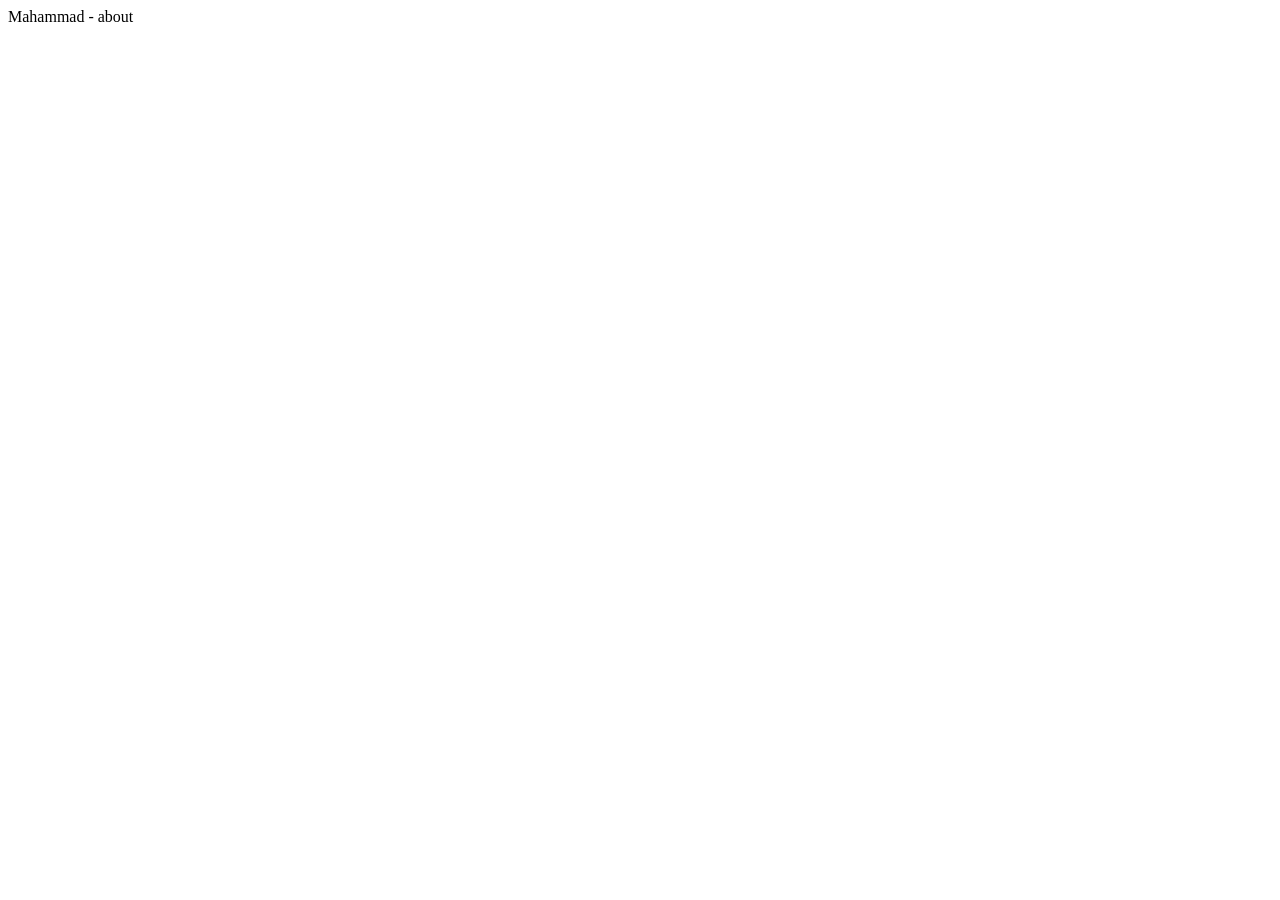
==== about.html @ 9fc0ecff "first commit" ====
<!doctype html>
<html lang="en">
  <head>
    <meta charset="UTF-8" />
    <meta name="viewport" content="width=device-width, initial-scale=1.0" />
    <title>Document</title>
    <link rel="stylesheet" href="assets/style.css" />
  </head>
  <body>
    Mahammad - about
  </body>
</html>
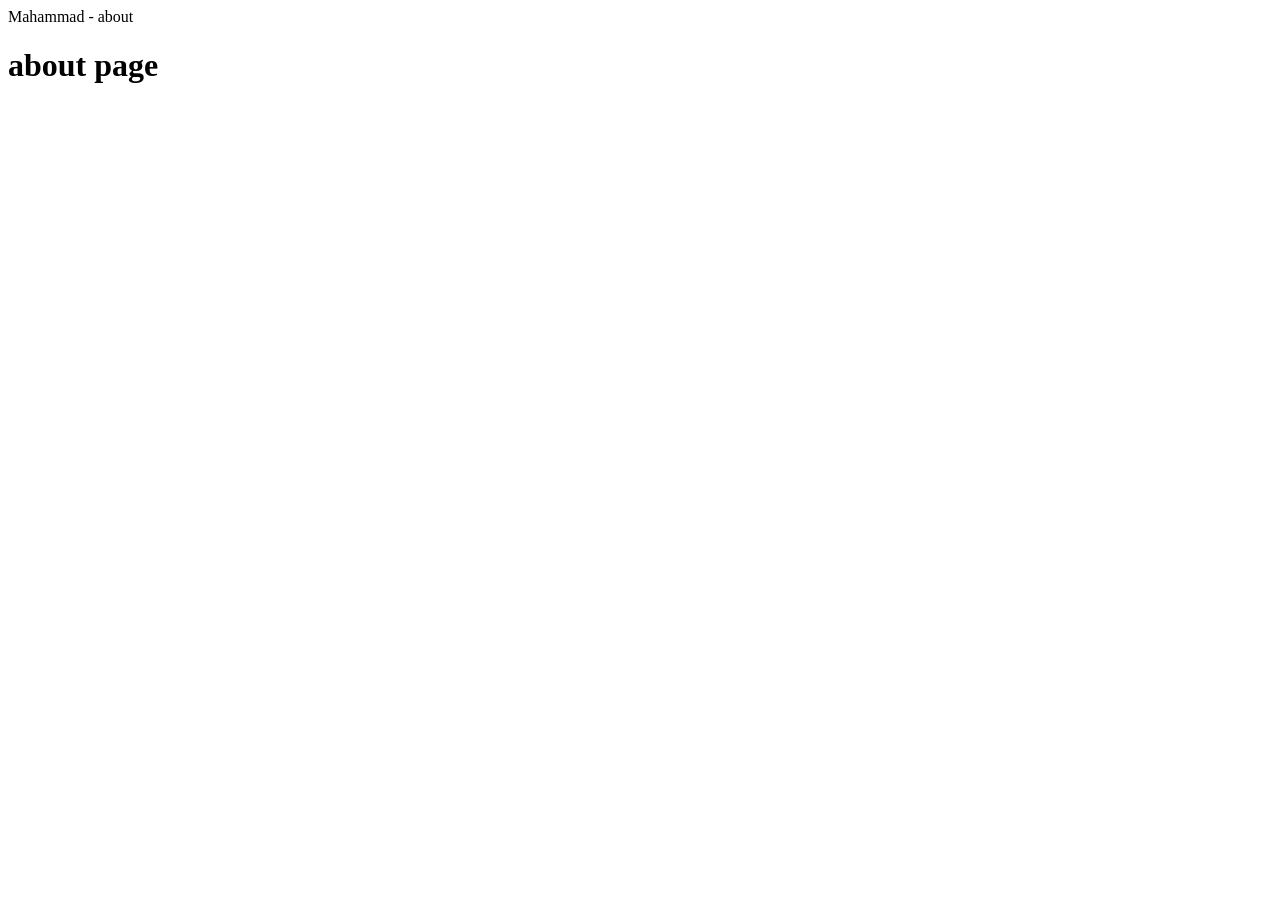
==== commit c8d6c1a9: "changed" ====
--- a/about.html
+++ b/about.html
@@ -8,5 +8,6 @@
   </head>
   <body>
     Mahammad - about
+    <h1>about page</h1>
   </body>
 </html>
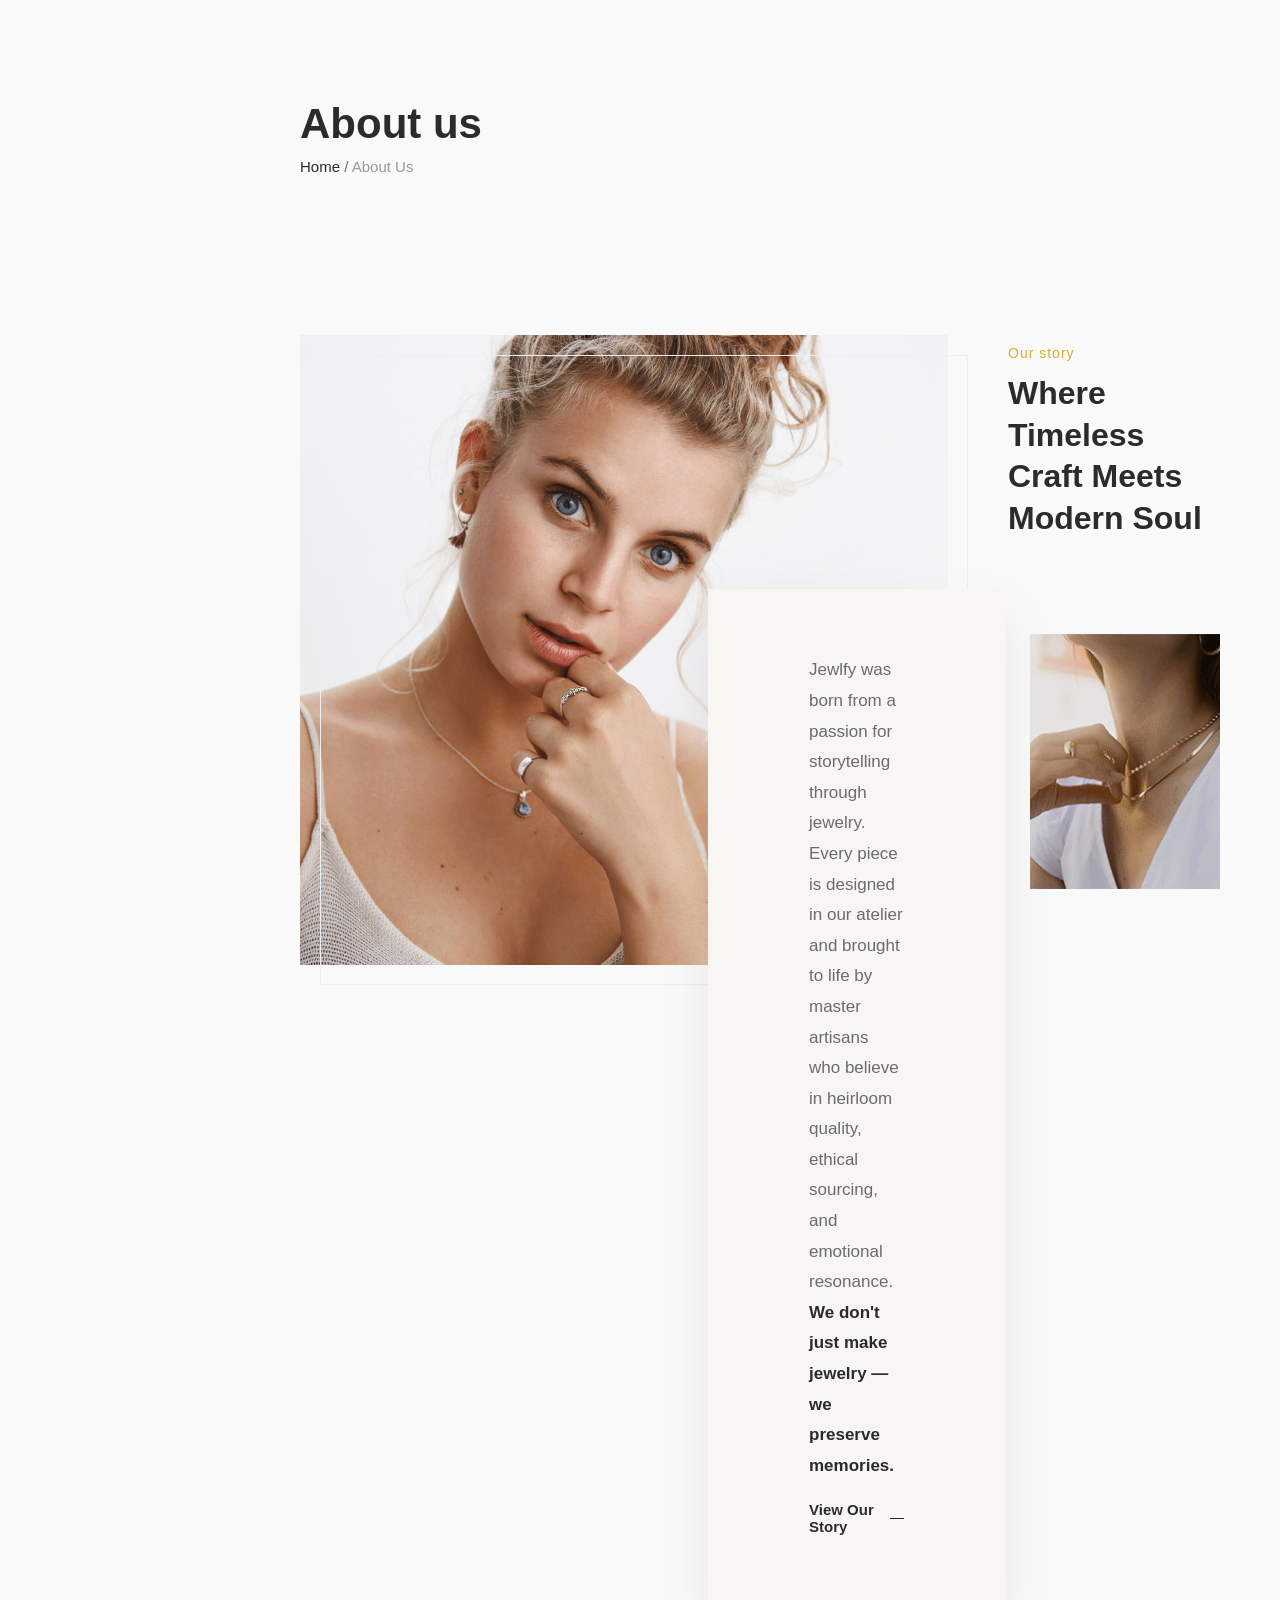
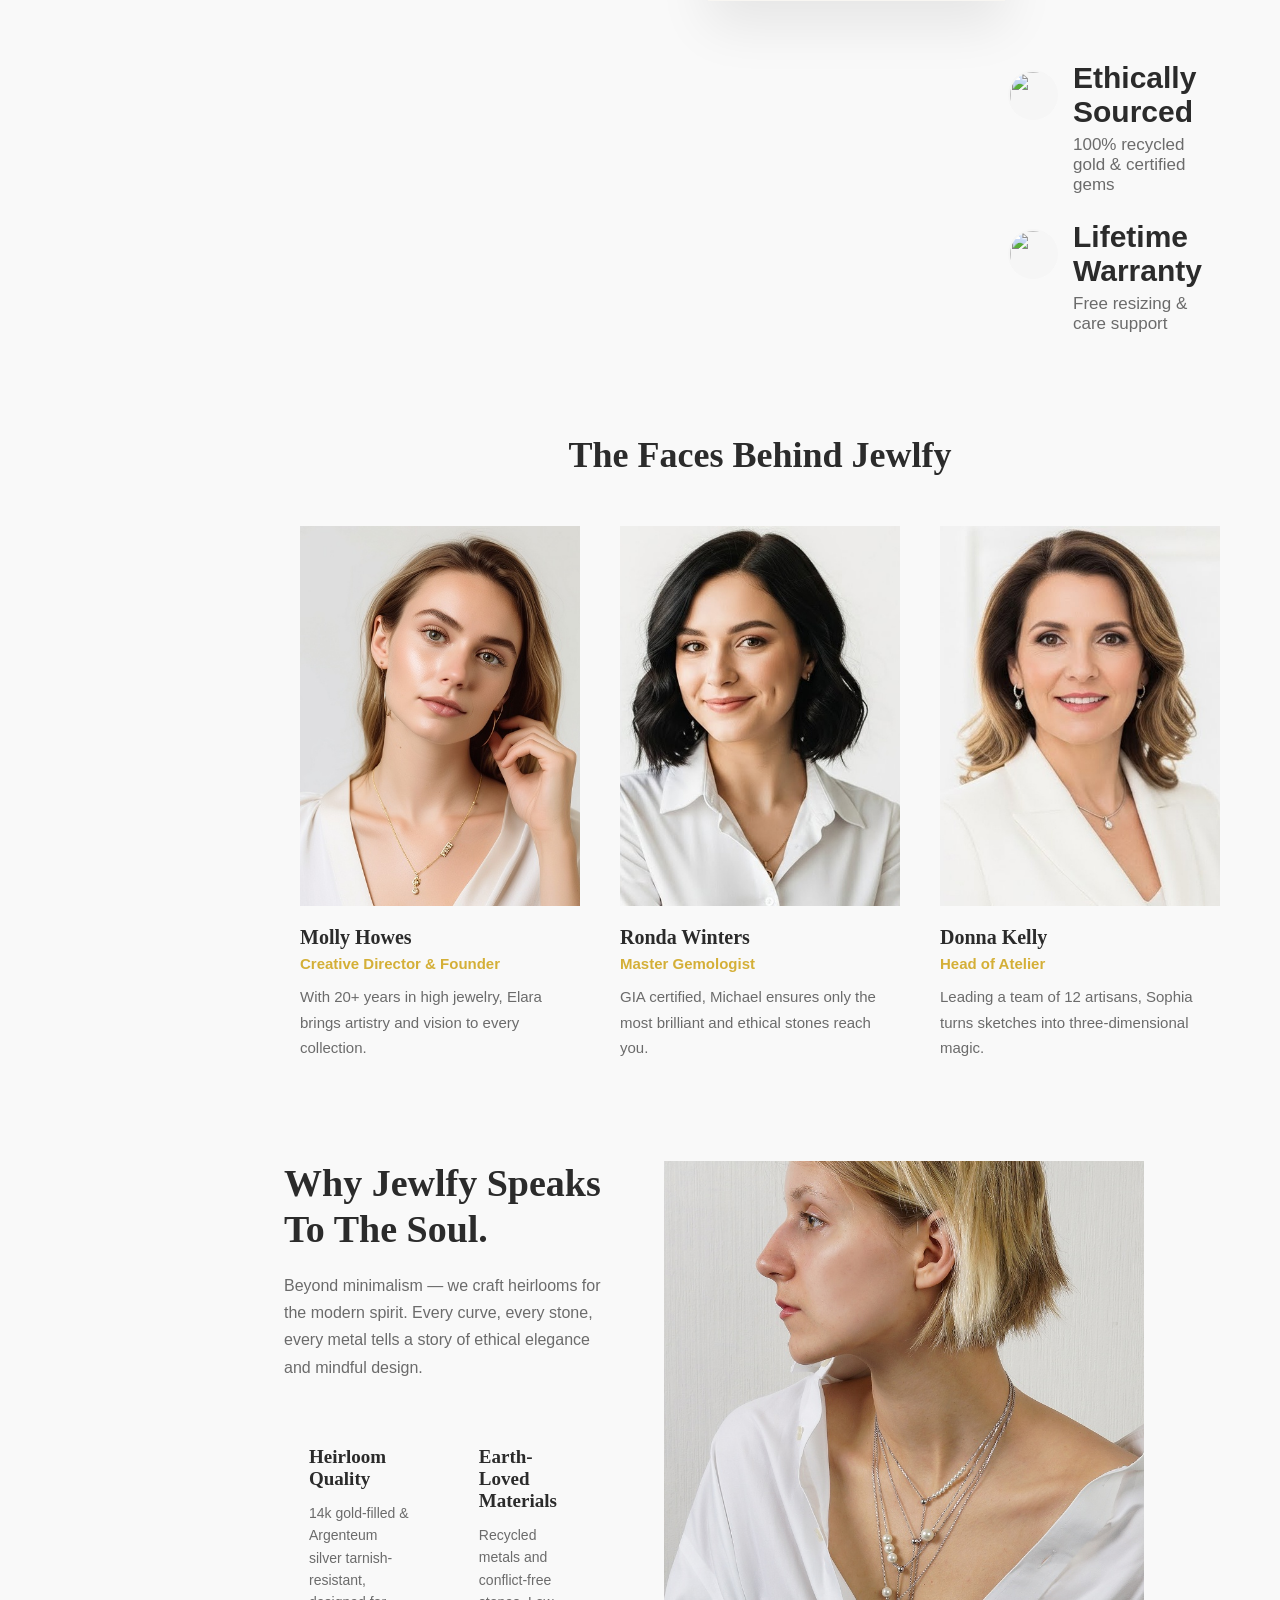
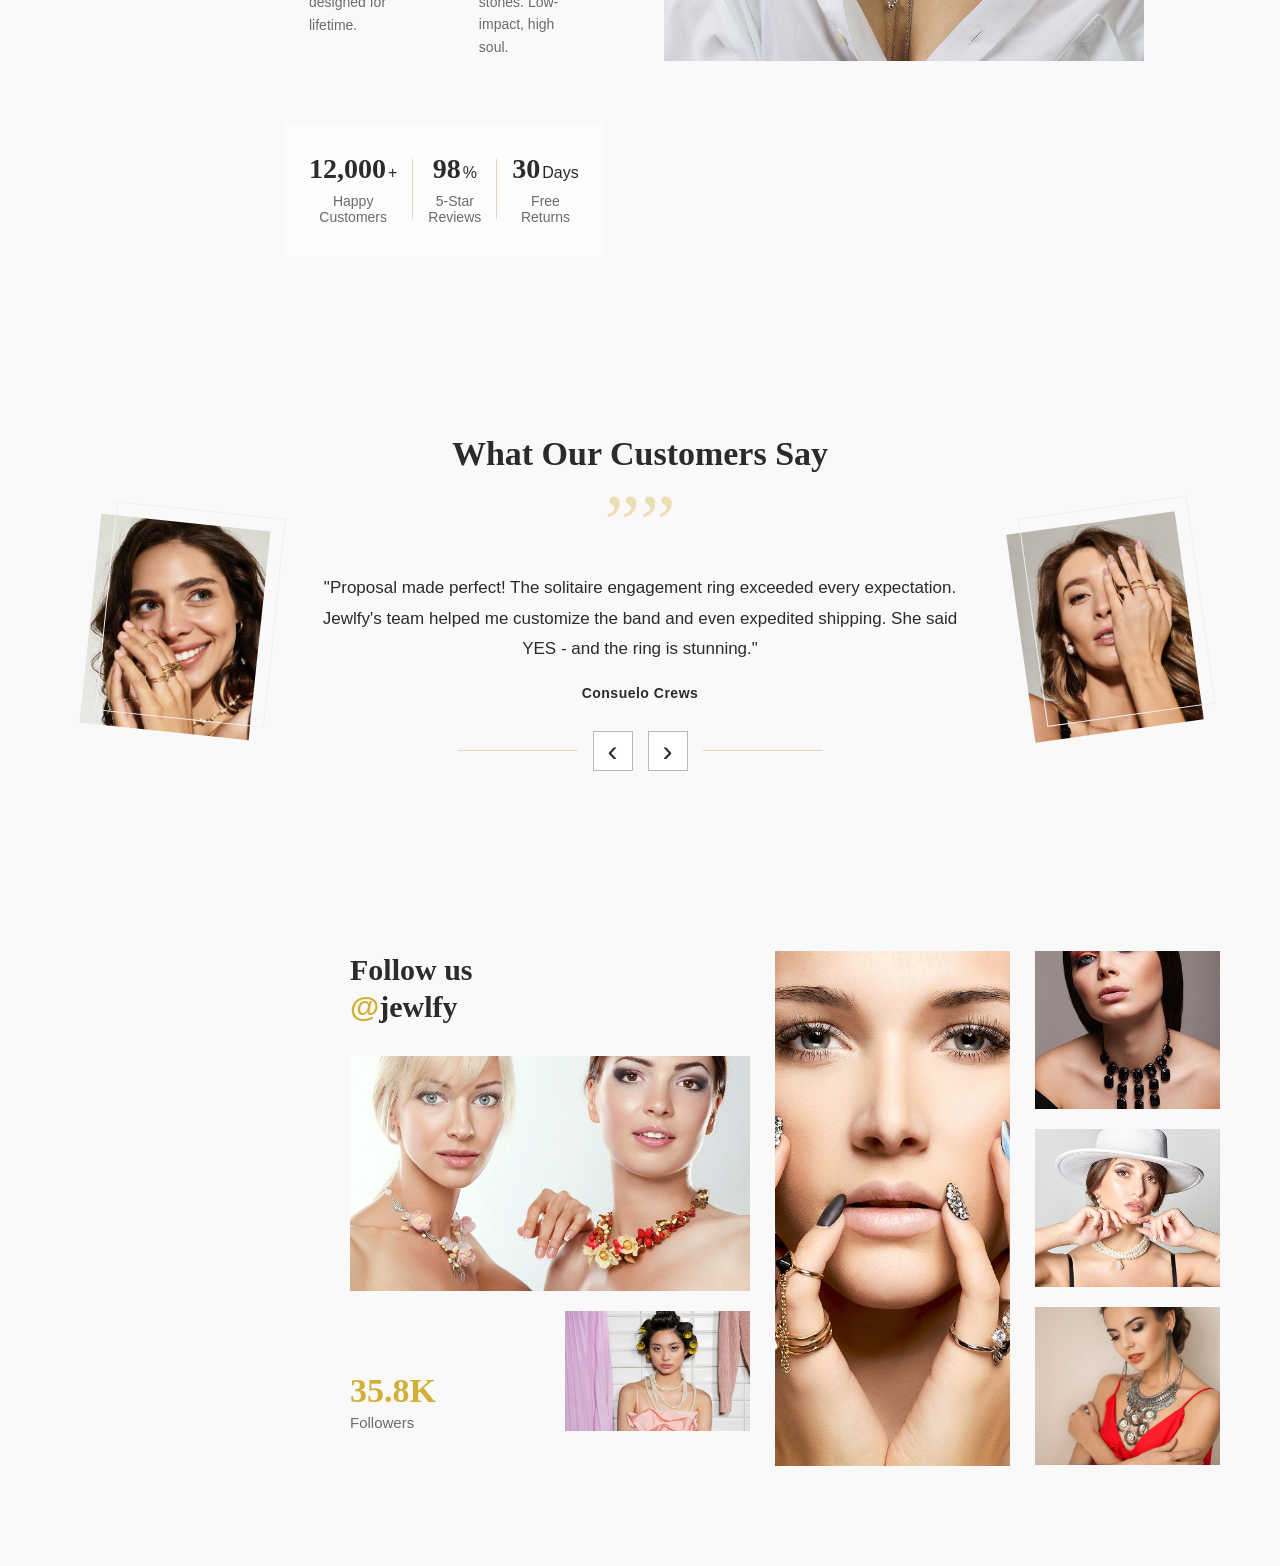
==== commit 22e40be2: "mahammad assets-html commit add" ====
--- a/about.html
+++ b/about.html
@@ -3,11 +3,167 @@
   <head>
     <meta charset="UTF-8" />
     <meta name="viewport" content="width=device-width, initial-scale=1.0" />
-    <title>Document</title>
+    <title>about</title>
     <link rel="stylesheet" href="assets/style.css" />
   </head>
   <body>
-    Mahammad - about
-    <h1>about page</h1>
+    <div class="abouttt">
+    <div class="headerpg">
+      <h1>About us</h1>
+
+          <div class="eee">
+      <a href="index.html">Home</a> / <span>About Us</span>
+      </div>
+         </div>
+    </div>
+
+    <div class="aboutrow">
+    <div class="v9">
+     <img  src="assets/image/about-1.png" alt="xx" width="648" height="630">
+     <div class="v9frame"></div>
+    </div>
+
+    <div class="right-col">
+      <div class="yazx">
+       <span class="sub-title">Our story</span>
+        <p>Where Timeless Craft Meets Modern Soul</p>
+      </div>
+
+      <div class="features-row">
+        <div class="story-card">
+          <p class="desc">Jewlfy was born from a passion for storytelling through jewelry. Every piece is designed in our atelier and brought to life by master artisans who believe in heirloom quality, ethical sourcing, and emotional resonance. <strong>We don't just make jewelry — we preserve memories.</strong></p>
+          <a href="#" class="view-story">View Our Story <span class="story-arrow"></span></a>
+        </div>
+        <img class="side-img" src="assets/image/about-2.png" alt="">
+      </div>
+
+      <div class="icons-col">
+        <div class="iconlar">
+          <span> <img src="assets/icons/ethically-sourced (1).svg" alt="">Ethically Sourced</span>
+          <p>100% recycled gold & certified gems</p>
+        </div>
+        <div class="iconlar2">
+          <span> <img src="assets/icons/lifetime-warranty (1).svg" alt="">Lifetime Warranty</span>
+          <p>Free resizing & care support</p>
+        </div>
+      </div>
+    </div>
+    </div>
+    <div class="container">
+      <h1>The Faces Behind Jewlfy</h1>
+      <div class="team-row">
+        <div class="team-card">
+          <img src="assets/image/team-5.jpg" alt="Molly Howes">
+          <h3>Molly Howes</h3>
+          <span class="role">Creative Director & Founder</span>
+          <p>With 20+ years in high jewelry, Elara brings artistry and vision to every collection.</p>
+        </div>
+        <div class="team-card">
+          <img src="assets/image/team-6.jpg" alt="Ronda Winters">
+          <h3>Ronda Winters</h3>
+          <span class="role">Master Gemologist</span>
+          <p>GIA certified, Michael ensures only the most brilliant and ethical stones reach you.</p>
+        </div>
+        <div class="team-card">
+          <img src="assets/image/team-4.jpg" alt="Donna Kelly">
+          <h3>Donna Kelly</h3>
+          <span class="role">Head of Atelier</span>
+          <p>Leading a team of 12 artisans, Sophia turns sketches into three-dimensional magic.</p>
+        </div>
+      </div>
+    </div>
+
+    <div class="why-row">
+      <div class="why-left">
+        <h2>Why Jewlfy Speaks To The Soul.</h2>
+        <p class="why-desc">Beyond minimalism — we craft heirlooms for the modern spirit. Every curve, every stone, every metal tells a story of ethical elegance and mindful design.</p>
+
+        <div class="why-features">
+          <div class="why-feature">
+            <h4>Heirloom Quality</h4>
+            <p>14k gold-filled & Argenteum silver tarnish-resistant, designed for lifetime.</p>
+          </div>
+          <div class="why-feature">
+            <h4>Earth-Loved Materials</h4>
+            <p>Recycled metals and conflict-free stones. Low-impact, high soul.</p>
+          </div>
+        </div>
+
+        <div class="why-stats">
+          <div class="stat">
+            <span class="stat-num">12,000<span class="stat-plus">+</span></span>
+            <span class="stat-label">Happy Customers</span>
+          </div>
+          <span class="stat-divider"></span>
+          <div class="stat">
+            <span class="stat-num">98<span class="stat-plus">%</span></span>
+            <span class="stat-label">5-Star Reviews</span>
+          </div>
+          <span class="stat-divider"></span>
+          <div class="stat">
+            <span class="stat-num">30<span class="stat-unit">Days</span></span>
+            <span class="stat-label">Free Returns</span>
+          </div>
+        </div>
+      </div>
+
+      <div class="why-right">
+        <img src="assets/image/why-different-2.jpg" alt="Woman wearing layered necklaces">
+      </div>
+    </div>
+
+    <div class="testimonial-section">
+      <h2>What Our Customers Say</h2>
+      <div class="testimonial-row">
+        <div class="testi-wrap testi-left">
+          <img class="testi-photo" src="assets/image/testimonial-1.jpg" alt="Happy customer">
+          <div class="testiframe"></div>
+        </div>
+
+        <div class="testi-content">
+          <span class="quote-mark">&rdquo;&rdquo;</span>
+          <p class="testi-text">"Proposal made perfect! The solitaire engagement ring exceeded every expectation. Jewlfy's team helped me customize the band and even expedited shipping. She said YES - and the ring is stunning."</p>
+          <span class="testi-name">Consuelo Crews</span>
+
+          <div class="testi-nav">
+            <span class="testi-line"></span>
+            <button class="testi-arrow prev" aria-label="Previous">&lsaquo;</button>
+            <button class="testi-arrow next" aria-label="Next">&rsaquo;</button>
+            <span class="testi-line"></span>
+          </div>
+        </div>
+
+        <div class="testi-wrap testi-right">
+          <img class="testi-photo" src="assets/image/testimonial-2.jpg" alt="Happy customer">
+          <div class="testiframe"></div>
+        </div>
+      </div>
+    </div>
+
+    <div class="insta-section">
+      <div class="insta-grid">
+        <div class="insta-left">
+          <p class="insta-heading">Follow us<br><span class="at">@</span>jewlfy</p>
+          <img class="insta-wide" src="assets/image/instagram-img-13.jpg" alt="Jewlfy customers wearing necklaces">
+          <div class="insta-stat-row">
+            <div class="insta-stat">
+              <span class="insta-stat-num">35.8K</span>
+              <span class="insta-stat-label">Followers</span>
+            </div>
+            <img class="insta-small" src="assets/image/instagram-img-14.jpg" alt="Model wearing pearl necklace">
+          </div>
+        </div>
+
+        <div class="insta-center">
+          <img src="assets/image/instagram-img-15.jpg" alt="Model wearing statement rings">
+        </div>
+
+        <div class="insta-right">
+          <img src="assets/image/instagram-img-16.jpg" alt="Model wearing beaded necklace">
+          <img src="assets/image/instagram-img-17.jpg" alt="Model wearing pearl necklace and hat">
+          <img src="assets/image/instagram-img-18.jpg" alt="Model wearing statement necklace">
+        </div>
+      </div>
+    </div>
   </body>
-</html>
+</html>
--- a/assets/style.css
+++ b/assets/style.css
@@ -0,0 +1,2603 @@
+
+/* Shahin start */
+* {
+  margin: 0;
+  padding: 0;
+  box-sizing: border-box;
+  font-family: sans-serif;
+}
+
+body {
+  background-color: #f9f9f9;
+}
+
+.home-top-bar {
+  background-color: #222222;
+  color: #ffffff;
+  display: flex;
+  justify-content: space-between;
+  align-items: center;
+  padding: 0 30px;
+  height: 45px;
+  font-size: 13px;
+  width: 100%;
+}
+
+.home-top-bar-left {
+  display: flex;
+  gap: 20px;
+}
+
+.home-top-bar-left a {
+  color: #ffffff;
+  text-decoration: none;
+  font-size: 14px;
+}
+
+.home-top-bar-left a:hover {
+  color: #d4af37;
+  opacity: 1;
+}
+.top-bar-center :hover {
+  text-decoration: none;
+}
+
+.top-bar-center {
+  color: #cccccc;
+  text-decoration: none;
+  text-align: center;
+}
+
+.home-discover-link {
+  color: #d4af37;
+  text-decoration: none;
+  font-weight: 600;
+  margin-left: 4px;
+}
+
+.home-discover-link:hover {
+  text-decoration: underline;
+}
+
+.home-top-bar-right-group {
+  display: flex;
+  align-items: center;
+  gap: 25px;
+}
+
+.home-top-bar-right {
+  display: flex;
+  gap: 25px;
+}
+
+.home-top-bar-right a {
+  color: #ffffff;
+  text-decoration: none;
+  display: flex;
+  align-items: center;
+  gap: 8px;
+}
+
+.home-top-bar-right a:hover {
+  color: #d4af37;
+  opacity: 1;
+}
+
+.home-right-lang {
+  position: relative;
+}
+
+.home-language {
+  background: none;
+  border: none;
+  color: #ffffff;
+  cursor: pointer;
+  display: flex;
+  align-items: center;
+  gap: 8px;
+  font-size: 13px;
+  padding: 5px 0;
+}
+
+.home-language i {
+  font-size: 10px;
+}
+
+.home-right-lang .home-lang {
+  position: absolute;
+  top: 100%;
+  right: 0;
+  background-color: #ffffff;
+  color: #333333;
+  list-style: none;
+  width: 120px;
+  box-shadow: 0px 5px 15px rgba(0, 0, 0, 0.2);
+  display: none;
+  z-index: 100;
+  border-radius: 4px;
+  overflow: hidden;
+  margin-top: 5px;
+}
+
+.home-right-lang:hover .home-lang {
+  display: block;
+}
+
+.home-lang li {
+  list-style: none;
+}
+
+.home-lang li button {
+  width: 100%;
+  background: none;
+  border: none;
+  padding: 10px 15px;
+  text-align: left;
+  cursor: pointer;
+  font-size: 13px;
+  color: black;
+  transition:
+    background 0.2s,
+    color 0.2s;
+}
+
+.home-lang li button:hover {
+  background-color: #f0f0f0;
+  color: #d4af37;
+}
+/* 1ci hisse */
+
+.home-jewlfy-header {
+  display: flex;
+  justify-content: space-between;
+  align-items: center;
+  padding: 12px 25px;
+  background-color: #ffffff;
+  border-bottom: 1px solid #f0f0f0;
+  font-family: "Arial", sans-serif;
+  gap: 10px;
+}
+
+.home-header-search {
+  display: flex;
+  align-items: center;
+  position: relative;
+  width: 250px;
+}
+
+.home-header-search input {
+  width: 100%;
+  padding: 8px 35px 8px 0px;
+  border: none;
+  border-bottom: 1px solid #f7e29d;
+  outline: none;
+  font-size: 14px;
+  color: #333333;
+  background: transparent;
+  transition: border-color 0.3s;
+}
+
+.home-header-search button :hover {
+  color: #d4af37;
+}
+
+.home-header-search button {
+  position: absolute;
+  right: 0;
+  background: none;
+  border: none;
+  cursor: pointer;
+  color: black;
+  font-size: 14px;
+}
+.header-logo {
+  width: 95px;
+  height: 50px;
+  font-size: 16px;
+  font-weight: 400;
+  margin-left: 1px;
+}
+
+.header-logo a {
+  text-decoration: none;
+}
+
+.header-logo .logo-text {
+  font-size: 28px;
+  font-weight: bold;
+  color: #1a1a1a;
+  letter-spacing: 1px;
+}
+
+.header-actions {
+  display: flex;
+  align-items: center;
+  gap: 25px;
+}
+
+.action-item {
+  position: relative;
+  color: #1a1a1a;
+  font-size: 20px;
+  text-decoration: none;
+  display: inline-flex;
+  align-items: center;
+  justify-content: center;
+  transition: color 0.2s;
+}
+
+.action-item:hover {
+  color: #ca9e5a;
+}
+
+.action-item .badge {
+  width: 16px;
+  height: 16px;
+  display: flex;
+  align-items: center;
+  justify-content: center;
+  position: absolute;
+  top: -8px;
+  right: -10px;
+  background-color: #d4af37;
+  color: #ffffff;
+  font-size: 11px;
+  font-weight: bold;
+  border-radius: 50%;
+}
+/* 2ci hisse */
+
+.home-jewlfy-navbar {
+  width: 100%;
+  height: 85px;
+  display: flex;
+  justify-content: space-between;
+  align-items: center;
+  padding: 22px 25px;
+  background-color: #ffffff;
+  font-family: "Arial", sans-serif;
+  font-size: 14px;
+}
+
+.home-nav-contact-left,
+.home-nav-contact-right {
+  display: flex;
+  gap: 5px;
+}
+
+.home-nav-contact-left .home_label,
+.home-nav-contact-right .home_label {
+  color: #d4af37;
+  font-weight: 500;
+}
+
+.home-nav-contact-left .value,
+.home-nav-contact-right .value {
+  color: #666666;
+  text-decoration: none;
+  transition: color 0.2s;
+}
+
+.home-nav-menu {
+  list-style: none;
+  display: flex;
+  align-items: center;
+  gap: 30px;
+  margin: 0;
+  padding: 0;
+}
+
+.home-menu-item a {
+  text-decoration: none;
+  color: #1a1a1a;
+  font-weight: 500;
+  transition: color 0.2s;
+  font-size: 16px;
+}
+
+.home-menu-item.active a {
+  color: #d4af37;
+}
+
+.home-menu-item a:hover {
+  color: #d4af37;
+}
+
+.home-menu-item.has-dropdown {
+  display: flex;
+  align-items: center;
+  gap: 7px;
+}
+
+.home-menu-item i:hover {
+  transform: rotate(180deg);
+  color: #d4af37;
+  transition:
+    transform 0.5s ease,
+    border-color 0.2s;
+}
+
+/* 3cu hisse */
+
+.home-hero-section {
+  width: 100%;
+  min-height: 550px;
+  display: flex;
+  align-items: center;
+  background-color: #fcf9f6;
+
+  background-image: url("	https://html.laralink.com/jewlfy/assets/img/hero-bg-4.jpg");
+  background-size: cover;
+  background-position: center;
+  /* padding: 60px 40px; */
+  font-family: "Arial", sans-serif;
+  box-sizing: border-box;
+}
+
+.home-hero-container {
+  padding: 10px 15px;
+
+  gap: 40px;
+  display: flex;
+  justify-content: flex-start;
+}
+
+.home-hero-content {
+  font-weight: 500px;
+  box-sizing: border-box;
+}
+
+.home-hero-subtitle {
+  display: block;
+  font-size: 15px;
+  color: #ca9e5a;
+  letter-spacing: 1px;
+  margin-bottom: 15px;
+}
+
+.home-hero-title {
+  /* width: 850px;
+  height: 144px; */
+  font-size: 80px;
+  line-height: 1.2;
+  font-weight: 560;
+  color: #1a1a1a;
+  margin-bottom: 24px;
+  font-family: "Playfair Display", Georgia, serif;
+}
+
+.home-hero-description {
+  font-size: 18px;
+  padding-bottom: 48px;
+  color: #555555;
+  line-height: 1.6;
+}
+
+.home-hero-btn {
+  display: inline-block;
+  background-color: #1a1a1a;
+  color: #ffffff;
+  text-decoration: none;
+  padding: 12px 35px;
+  font-size: 14px;
+  font-weight: 500;
+  letter-spacing: 0.5px;
+  transition:
+    background-color 0.3s ease,
+    transform 0.2s ease;
+}
+
+.home-hero-btn:hover {
+  background-color: #d4af37;
+}
+
+.home-hero-image-box img {
+  max-width: 100%;
+  /* height: auto;
+    display: block; */
+  overflow: cover;
+}
+
+/* 4cu hisse */
+
+.home-essence-section {
+  width: 100%;
+  padding: 55px 0px;
+  background-color: #ffffff;
+  font-family: "Arial", sans-serif;
+  box-sizing: border-box;
+}
+
+.home-features-bar {
+  display: flex;
+  justify-content: space-between;
+  align-items: center;
+  max-width: 1200px;
+  margin: 0 auto 80px auto;
+  padding-bottom: 40px;
+  border-bottom: 1px solid white;
+}
+
+.home-feature-item {
+  display: flex;
+  align-items: center;
+  gap: 35px;
+}
+
+.home-feature-icon-box {
+  width: 45px;
+  height: 45px;
+  background-color: white;
+  border-radius: 50%;
+  display: flex;
+  align-items: center;
+  justify-content: center;
+  color: #ca9e5a;
+  font-size: 18px;
+}
+
+.home-feature-text h2 {
+  font-size: 21px;
+  color: #1a1a1a;
+  margin: 0 0 3px 0;
+  font-weight: 500;
+}
+
+.home-feature-text p {
+  font-size: 16px;
+  color: #888888;
+  margin: 0;
+}
+
+.home-essence-content {
+  text-align: center;
+  max-width: 850px;
+  margin: 0 auto 50px auto;
+  padding-left: 1px;
+}
+
+.home-essence-subtitle {
+  display: block;
+  font-size: 14px;
+  color: #ca9e5a;
+  letter-spacing: 1.5px;
+  margin-bottom: 6px;
+}
+
+.home-essence-title {
+  font-family: "Playfair Display", Georgia, serif;
+  font-size: 30px;
+  line-height: 1.5;
+  font-weight: 400;
+  color: #222222;
+  margin: 0 0 25px 0;
+  /* width: 750px; */
+}
+
+.home-essence-link {
+  display: inline-block;
+  background-color: white;
+  font-size: 16px;
+  color: #1a1a1a;
+  text-decoration: none;
+  font-weight: 500;
+  transition:
+    color 0.2s,
+    border-color 0.2s;
+}
+
+.home-essence-link:hover {
+  color: #ca9e5a;
+  border-bottom-color: #ca9e5a;
+}
+
+.home-gallery-grid {
+  display: flex;
+  justify-content: center;
+  align-items: flex-start;
+  gap: 40px;
+  max-width: 1200px;
+  margin: 0 auto;
+}
+
+.home-gallery-card {
+  display: flex;
+  flex-direction: column;
+  align-items: center;
+  width: 320px;
+}
+
+.home-image-wrapper {
+  width: 100%;
+  background-color: #fcf9f6;
+  padding: 10px;
+  box-shadow: 0 10px 30px rgba(0, 0, 0, 0.06);
+  box-sizing: border-box;
+}
+
+.home-image-wrapper img {
+  width: 100%;
+  height: 380px;
+  object-fit: cover;
+  display: block;
+}
+
+.home-main-img {
+  position: relative;
+  padding: 0;
+}
+
+.home-main-img img {
+  height: 420px;
+}
+
+.home-image-overlay-text {
+  position: absolute;
+  bottom: 25px;
+  left: 0;
+  width: 100%;
+  text-align: center;
+  color: #ffffff;
+  font-family: "Playfair Display", Georgia, serif;
+  font-size: 36px;
+  text-shadow: 0 2px 4px rgba(0, 0, 0, 0.3);
+}
+
+.home-tilt-left {
+  transform: rotate(-7deg);
+  margin-top: 20px;
+}
+
+.home-tilt-right {
+  transform: rotate(7deg);
+  margin-top: 20px;
+}
+
+.home-card-center {
+  margin-top: 0;
+}
+
+.home-card-footer {
+  display: flex;
+  align-items: center;
+  gap: 10px;
+  margin-top: 20px;
+  color: #ca9e5a;
+  font-size: 13px;
+}
+
+.home-card-footer span {
+  color: #666666;
+  font-size: 19px;
+}
+
+.home-tilt-left .home-card-footer {
+  transform: rotate(6deg);
+}
+
+.home-tilt-right .home-card-footer {
+  transform: rotate(-6deg);
+}
+
+/* 5ci hisse */
+
+.home-categories-section,
+.home-trending-section {
+  padding: 50px 0;
+  font-family: inherit;
+  color: #222;
+}
+
+.home-container {
+  max-width: 1320px;
+  margin: 0 auto;
+  padding: 0 15px;
+}
+
+.home-main-title {
+  font-size: 36px;
+  font-weight: 600;
+  margin-bottom: 30px;
+  font-family: serif;
+  text-align: center;
+}
+
+.home-categories-grid {
+  display: grid;
+  grid-template-columns: repeat(6, 1fr);
+  gap: 20px;
+}
+
+.home-cat-card {
+  background: #f7f7f7;
+  border-radius: 6px;
+  padding: 20px 15px;
+  text-decoration: none;
+  color: inherit;
+  display: flex;
+  flex-direction: column;
+  justify-content: space-between;
+}
+
+.home-cat-img-box {
+  height: 210px;
+  display: flex;
+  align-items: center;
+  justify-content: center;
+  margin-bottom: 15px;
+}
+
+.home-cat-img-box img {
+  max-height: 210px;
+  max-width: 100%;
+  object-fit: contain;
+  transition: transform 0.3s ease;
+}
+
+.home-cat-card:hover .home-cat-img-box img {
+  transform: scale(1.1);
+}
+
+.home-cat-desc {
+  display: flex;
+  justify-content: space-between;
+  align-items: center;
+  width: 100%;
+  font-size: 14px;
+}
+
+.home-cat-title {
+  font-size: 22px;
+  font-weight: 500;
+  transition: color 0.3s ease;
+}
+
+.home-cat-card:hover .home-cat-title {
+  color: #d4af37;
+}
+
+.home-cat-count {
+  color: #777;
+  font-size: 14px;
+}
+
+.home-trend-top {
+  display: flex;
+  justify-content: space-between;
+  align-items: center;
+  margin-bottom: 25px;
+}
+
+.home-trend-top .home-main-title {
+  margin-bottom: 0;
+  text-align: left;
+}
+
+.home-view-all {
+  font-weight: bold;
+  text-decoration: none;
+  color: #111;
+  font-size: 14px;
+  font-weight: 500;
+  padding-bottom: 2px;
+}
+
+.home-view-all:hover {
+  border-bottom: 1px solid;
+  color: #ca9e5a;
+  transition: color 0.2s ease;
+}
+.home-products-grid {
+  display: grid;
+  grid-template-columns: repeat(4, 1fr);
+  gap: 20px;
+}
+
+.home-prod-card {
+  background: #fff;
+  display: flex;
+  flex-direction: column;
+}
+
+.home-prod-thumb {
+  background: #f7f7f7;
+  height: 310px;
+  position: relative;
+  display: flex;
+  align-items: center;
+  justify-content: center;
+  border-radius: 4px;
+  overflow: hidden;
+}
+
+.home-prod-thumb img {
+  max-height: 80%;
+  max-width: 80%;
+  object-fit: contain;
+  transition: transform 0.3s ease;
+}
+
+.home-prod-card:hover .home-prod-thumb img {
+  transform: scale(1.08);
+}
+
+.home-tag {
+  position: absolute;
+  top: 12px;
+  left: 12px;
+  background: #d4af37;
+  color: #fff;
+  font-size: 10px;
+  padding: 3px 8px;
+  text-transform: uppercase;
+  font-weight: 600;
+  border-radius: 2px;
+  z-index: 2;
+  cursor: pointer;
+}
+/* .home--tag:hover{
+    cursor: pointer;
+} */
+.home-prod-actions {
+  position: absolute;
+  bottom: 15px;
+  left: 50%;
+  transform: translateX(-50%) translateY(10px);
+  display: flex;
+  gap: 8px;
+  opacity: 0;
+  visibility: hidden;
+  transition: all 0.3s ease;
+  z-index: 3;
+}
+
+.home-prod-card:hover .home-prod-actions {
+  opacity: 1;
+  visibility: visible;
+  transform: translateX(-50%) translateY(0);
+}
+
+.home-prod-actions a {
+  width: 36px;
+  height: 36px;
+  background: #222;
+  color: #fff;
+  display: flex;
+  align-items: center;
+  justify-content: center;
+  border-radius: 50%;
+  text-decoration: none;
+  font-size: 14px;
+  transition:
+    background 0.2s ease,
+    transform 0.2s ease;
+}
+
+.home-prod-actions a:hover {
+  background: #d4af37;
+  transform: scale(1.05);
+}
+
+.home-prod-content {
+  background-color: #fcfafabc;
+  padding: 15px 5px;
+  text-align: center;
+}
+
+.home-prod-name {
+  font-size: 22px;
+  font-weight: 500;
+  margin-bottom: 6px;
+}
+
+.home-prod-name a {
+  text-decoration: none;
+  color: inherit;
+}
+
+.home-stars {
+  color: #D4AF37;
+  font-size: 11px;
+  margin-bottom: 6px;
+}
+
+.home-price {
+  font-weight: 500;
+  font-size: 16px;
+  color: #222;
+}
+
+/* 6ci hisse */
+
+.home-banner-section {
+  padding: 50px 0;
+  color: #222;
+}
+
+.home-banner-grid {
+  display: grid;
+  grid-template-columns: repeat(2, 1fr);
+  gap: 30px;
+}
+
+.home-banner-card {
+  background: #fdfbf7;
+  border-radius: 6px;
+  display: flex;
+  justify-content: space-between;
+  position: relative;
+  overflow: hidden;
+}
+
+.home-banner-content {
+  padding: 40px;
+  flex: 1;
+  z-index: 2;
+  display: flex;
+  flex-direction: column;
+  justify-content: center;
+}
+
+.home-banner-subtitle {
+  font-size: 13px;
+  color: #666;
+  margin-bottom: 8px;
+  display: block;
+}
+
+.home-banner-title {
+  font-size: 24px;
+  font-weight: 600;
+  margin-bottom: 15px;
+  font-family: serif;
+  line-height: 1.3;
+}
+
+.home-banner-title a {
+  text-decoration: none;
+  color: #222;
+  position: relative;
+  transition: color 0.3s ease;
+}
+
+.home-banner-title a:hover {
+  color: #222;
+  text-decoration: underline;
+}
+
+.home-banner-price {
+  display: flex;
+  align-items: center;
+  gap: 10px;
+  margin-bottom: 25px;
+  font-size: 15px;
+}
+
+.home-current-price {
+  color: #d4af37;
+  font-weight: 600;
+}
+
+.home-old-price {
+  color: #888;
+  font-size: 13px;
+}
+
+.home-discount {
+  color: #888;
+  font-size: 12px;
+}
+
+.home-banner-btn {
+  text-decoration: none;
+  color: #111;
+  font-size: 14px;
+  font-weight: 500;
+  position: relative;
+  display: inline-block;
+  cursor: pointer;
+  transition: color 0.3s ease;
+}
+
+.home-banner-btn:hover {
+  color: #d4af37;
+  text-decoration: underline;
+}
+
+.home-banner-img-box {
+  width: 50%;
+  position: relative;
+  overflow: hidden;
+}
+
+.home-banner-img-box img {
+  position: absolute;
+  top: 0;
+  left: 0;
+  width: 100%;
+  height: 100%;
+  object-fit: cover;
+  transition: transform 0.4s ease;
+}
+
+.home-banner-card:hover .home-banner-img-box img {
+  transform: scale(1.06);
+}
+
+/* 7ci hisse */
+
+.home-featured-section {
+  padding: 50px 0;
+  font-family: inherit;
+  color: #222;
+}
+
+.home-featured-top {
+  display: flex;
+  justify-content: space-between;
+  align-items: center;
+  margin-bottom: 25px;
+}
+
+.home-featured-top .home-main-title {
+  margin-bottom: 0;
+  text-align: left;
+  font-size: 26px;
+  font-weight: 600;
+  font-family: serif;
+}
+
+.home-view-all {
+  text-decoration: none;
+  color: #111;
+  font-size: 14px;
+  font-weight: 500;
+  transition: color 0.3s ease;
+}
+
+.home-view-all:hover {
+  color: #d4af37;
+}
+
+.home-featured-wrapper {
+  position: relative;
+  display: flex;
+  align-items: center;
+}
+
+.home-featured-grid {
+  display: grid;
+  grid-template-columns: repeat(4, 1fr);
+  gap: 20px;
+  width: 100%;
+}
+
+.home-feat-card {
+  background: #fff;
+  display: flex;
+  flex-direction: column;
+}
+
+.home-feat-thumb {
+  background: #f7f7f7;
+  height: 310px;
+  position: relative;
+  display: flex;
+  align-items: center;
+  justify-content: center;
+  border-radius: 4px;
+  overflow: hidden;
+}
+
+.home-feat-thumb img {
+  max-height: 80%;
+  max-width: 80%;
+  object-fit: contain;
+  transition: transform 0.3s ease;
+}
+
+.home-feat-card:hover .home-feat-thumb img {
+  transform: scale(1.08);
+}
+
+.home-feat-tag {
+  position: absolute;
+  top: 12px;
+  left: 12px;
+  background: #d4af37;
+  color: #fff;
+  font-size: 10px;
+  padding: 3px 8px;
+  text-transform: uppercase;
+  font-weight: 600;
+  border-radius: 2px;
+  z-index: 2;
+}
+
+.home-feat-tag:hover {
+  cursor: pointer;
+}
+
+.home-feat-actions {
+  position: absolute;
+  bottom: 15px;
+  left: 50%;
+  transform: translateX(-50%) translateY(10px);
+  display: flex;
+  gap: 8px;
+  opacity: 0;
+  visibility: hidden;
+  transition: all 0.3s ease;
+  z-index: 3;
+}
+
+.home-feat-card:hover .home-feat-actions {
+  opacity: 1;
+  visibility: visible;
+  transform: translateX(-50%) translateY(0);
+}
+
+.home-feat-actions a {
+  width: 36px;
+  height: 36px;
+  background: #222;
+  color: #fff;
+  display: flex;
+  align-items: center;
+  justify-content: center;
+  border-radius: 50%;
+  text-decoration: none;
+  font-size: 14px;
+  transition:
+    background 0.2s ease,
+    transform 0.2s ease;
+}
+
+.home-feat-actions a:hover {
+  background: #d4af37;
+  transform: scale(1.05);
+}
+
+.home-feat-content {
+  padding: 15px 5px;
+  text-align: center;
+}
+
+.home-feat-name {
+  font-size: 15px;
+  font-weight: 500;
+  margin-bottom: 6px;
+}
+
+.home-feat-name a {
+  text-decoration: none;
+  color: inherit;
+  transition: color 0.3s ease;
+}
+
+.home-feat-name a:hover {
+  color: #d4af37;
+}
+
+.home-feat-stars {
+  color: #f39c12;
+  font-size: 11px;
+  margin-bottom: 6px;
+}
+
+.home-feat-price {
+  font-weight: 600;
+  font-size: 14px;
+  color: #222;
+}
+
+.home-slider-arrow {
+  position: absolute;
+  top: 50%;
+  transform: translateY(-50%);
+  width: 35px;
+  height: 35px;
+  background: #fff;
+  border: 1px solid #e5e5e5;
+  color: #222;
+  display: flex;
+  align-items: center;
+  justify-content: center;
+  cursor: pointer;
+  border-radius: 4px;
+  z-index: 10;
+  transition: all 0.3s ease;
+}
+
+.home-slider-arrow:hover {
+  background: #222;
+  color: #fff;
+  border-color: #222;
+}
+
+.home-arrow-prev {
+  left: -20px;
+}
+
+.home-arrow-next {
+  right: -20px;
+}
+
+/* 8ci hisse */
+
+.home-stories-section {
+  padding: 0;
+  margin: 0 auto;
+  color: #222;
+  background-color: #fdfbf7;
+}
+
+.home-stories-grid {
+  display: grid;
+  grid-template-columns: 1fr 1fr;
+  align-items: center;
+  gap: 40px;
+}
+
+.home-stories-content {
+  padding-right: 20px;
+}
+
+.home-stories-title {
+  font-size: 36px;
+  font-weight: 600;
+  margin-bottom: 20px;
+  font-family: serif;
+}
+
+.home-stories-stars {
+  color: #f39c12;
+  font-size: 14px;
+  margin-bottom: 20px;
+  margin-top: 50px;
+}
+
+.home-stories-text {
+  font-size: 18px;
+  line-height: 1.6;
+  color: #555;
+  margin-bottom: 30px;
+}
+
+.home-stories-author-box {
+  display: flex;
+  align-items: center;
+  gap: 15px;
+  margin-bottom: 30px;
+}
+
+.home-author-img {
+  width: 50px;
+  height: 50px;
+  border-radius: 50%;
+  overflow: hidden;
+}
+
+.home-author-img img {
+  width: 100%;
+  height: 100%;
+  object-fit: cover;
+}
+
+.home-author-name {
+  font-size: 15px;
+  font-weight: 600;
+  margin-bottom: 3px;
+}
+
+.home-author-role {
+  font-size: 12px;
+  color: #888;
+}
+
+.home-stories-controls {
+  display: flex;
+  gap: 10px;
+}
+
+.home-story-arrow {
+  width: 35px;
+  height: 35px;
+  background: #fff;
+  border: 1px solid #e5e5e5;
+  color: #222;
+  display: flex;
+  align-items: center;
+  justify-content: center;
+  cursor: pointer;
+  border-radius: 4px;
+  transition: all 0.3s ease;
+}
+
+.home-story-arrow:hover {
+  background: #222;
+  color: #fff;
+  border-color: #222;
+}
+
+.home-stories-img-box {
+  width: 100%;
+  height: 100%;
+  overflow: hidden;
+}
+
+.home-stories-img-box img {
+  width: 100%;
+  height: 100%;
+  object-fit: cover;
+}
+
+/* 9cu hisse */
+
+.home-collections-section {
+  padding: 60px 0;
+  font-family: inherit;
+  color: #222;
+}
+
+.home-engraving-banner {
+  display: flex;
+  align-items: center;
+  justify-content: center;
+  gap: 30px;
+  margin-bottom: 50px;
+}
+
+.home-engraving-text {
+  font-size: 98px;
+  font-weight: 500;
+  font-family: serif;
+  color: #dfd3c3;
+  letter-spacing: 1px;
+}
+
+.home-star-icon {
+  color: #dfd3c3;
+  font-size: 24px;
+}
+
+.home-collections-grid-layout {
+  display: grid;
+  grid-template-columns: 300px 1fr;
+  gap: 30px;
+  align-items: center;
+}
+
+.home-collections-info {
+  padding-right: 20px;
+}
+
+.home-collections-subtitle {
+  font-size: 13px;
+  color: #d4af37;
+  margin-bottom: 8px;
+  display: block;
+  font-weight: 500;
+}
+
+.home-collections-title {
+  font-size: 32px;
+  font-weight: 600;
+  margin-bottom: 15px;
+  font-family: serif;
+  line-height: 1.2;
+}
+
+.home-collections-desc {
+  font-size: 14px;
+  color: #666;
+  line-height: 1.6;
+  margin-bottom: 30px;
+}
+
+.home-collections-link {
+  text-decoration: none;
+  color: #111;
+  font-size: 14px;
+  font-weight: 500;
+  transition: color 0.3s ease;
+}
+
+.home-collections-link:hover {
+  color: #d4af37;
+  text-decoration: underline;
+}
+
+.home-collections-items {
+  display: grid;
+  grid-template-columns: repeat(3, 1fr);
+  gap: 20px;
+}
+
+.home-col-card {
+  background: #fff;
+  display: flex;
+  flex-direction: column;
+}
+
+.home-col-thumb {
+  background: #f7f7f7;
+  height: 310px;
+  position: relative;
+  display: flex;
+  align-items: center;
+  justify-content: center;
+  border-radius: 4px;
+  overflow: hidden;
+}
+
+.home-col-thumb img {
+  max-height: 80%;
+  max-width: 80%;
+  object-fit: contain;
+  transition: transform 0.3s ease;
+}
+
+.home-col-card:hover .home-col-thumb img {
+  transform: scale(1.08);
+}
+
+.home-col-tag {
+  position: absolute;
+  top: 12px;
+  left: 12px;
+  background: #d4af37;
+  color: #fff;
+  font-size: 10px;
+  padding: 3px 8px;
+  text-transform: uppercase;
+  font-weight: 600;
+  border-radius: 2px;
+  z-index: 2;
+}
+
+.home-col-tag:hover {
+  cursor: pointer;
+}
+
+.home-col-content {
+  padding: 15px 5px;
+  text-align: center;
+}
+
+.home-col-name {
+  font-size: 15px;
+  font-weight: 500;
+  margin-bottom: 6px;
+}
+
+.home-col-name a {
+  text-decoration: none;
+  color: inherit;
+  transition: color 0.3s ease;
+}
+
+.home-col-name a:hover {
+  color: #d4af37;
+}
+
+.home-col-stars {
+  color: #f39c12;
+  font-size: 11px;
+  margin-bottom: 6px;
+}
+
+.home-col-price {
+  font-weight: 600;
+  font-size: 14px;
+  color: #222;
+}
+
+/* 10cu hisse */
+.home-journal-section {
+  padding: 60px 0;
+  font-family: inherit;
+  color: #222;
+}
+
+.home-journal-header {
+  text-align: center;
+  max-width: 750px;
+  margin: 0 auto 50px auto;
+}
+
+.home-journal-subtitle {
+  font-size: 13px;
+  color: #d4af37;
+  margin-bottom: 8px;
+  display: block;
+  font-weight: 500;
+}
+
+.home-journal-title {
+  font-size: 28px;
+  font-weight: 600;
+  font-family: serif;
+  line-height: 1.3;
+  color: #222;
+}
+
+.home-journal-grid {
+  display: grid;
+  grid-template-columns: repeat(3, 1fr);
+  gap: 30px;
+}
+
+.home-journal-card {
+  background: #fff;
+  display: flex;
+  flex-direction: column;
+}
+
+.home-journal-thumb {
+  height: 480px;
+  position: relative;
+  border-radius: 4px;
+  overflow: hidden;
+  background: #f7f7f7;
+  margin-bottom: 20px;
+}
+
+.home-journal-thumb img {
+  width: 100%;
+  height: 100%;
+  object-fit: cover;
+  object-position: center;
+  transition: transform 0.4s ease;
+}
+
+.home-journal-card:hover .home-journal-thumb img {
+  transform: scale(1.05);
+}
+
+.home-journal-content {
+  display: flex;
+  flex-direction: column;
+}
+
+.home-journal-date {
+  font-size: 12px;
+  color: #888;
+  margin-bottom: 8px;
+  display: flex;
+  align-items: center;
+  gap: 6px;
+}
+
+.home-journal-name {
+  font-size: 18px;
+  font-weight: 600;
+  font-family: serif;
+  margin-bottom: 15px;
+  line-height: 1.3;
+}
+
+.home-journal-name a {
+  text-decoration: none;
+  color: #222;
+  transition: color 0.3s ease;
+}
+
+.home-journal-name a:hover {
+  color: #d4af37;
+}
+
+.home-journal-btn {
+  text-decoration: none;
+  color: #111;
+  font-size: 14px;
+  font-weight: 500;
+  position: relative;
+  display: inline-block;
+  width: fit-content;
+  transition: color 0.3s ease;
+}
+
+.home-journal-btn:hover {
+  color: #d4af37;
+}
+
+/* 11ci hisse */
+
+.home-newsletter-section {
+  padding: 70px 0;
+  font-family: inherit;
+  color: #222;
+  background-color: #fff;
+}
+
+.home-newsletter-grid {
+  display: grid;
+  grid-template-columns: 1fr 1fr;
+  align-items: center;
+  gap: 40px;
+}
+
+.home-newsletter-content {
+  padding-right: 20px;
+}
+
+.home-newsletter-subtitle {
+  font-size: 13px;
+  color: #d4af37;
+  margin-bottom: 8px;
+  display: block;
+  font-weight: 500;
+}
+
+.home-newsletter-title {
+  font-size: 32px;
+  font-weight: 600;
+  margin-bottom: 15px;
+  font-family: serif;
+  line-height: 1.2;
+}
+
+.home-newsletter-desc {
+  font-size: 14px;
+  color: #666;
+  line-height: 1.6;
+  margin-bottom: 25px;
+}
+
+.home-newsletter-form {
+  display: flex;
+  background: #f8f8f8;
+  border-radius: 4px;
+  overflow: hidden;
+  margin-bottom: 12px;
+  max-width: 480px;
+}
+
+.home-newsletter-input {
+  flex: 1;
+  border: none;
+  background: transparent;
+  padding: 15px 20px;
+  font-size: 14px;
+  color: #222;
+  outline: none;
+}
+
+.home-newsletter-input::placeholder {
+  color: #888;
+}
+
+.home-newsletter-btn {
+  background: #222;
+  color: #fff;
+  border: none;
+  padding: 0 25px;
+  font-size: 14px;
+  font-weight: 500;
+  cursor: pointer;
+  transition: background 0.3s ease;
+}
+
+.home-newsletter-btn:hover {
+  background: #d4af37;
+}
+
+.home-newsletter-note {
+  font-size: 12px;
+  color: #888;
+}
+
+.home-newsletter-images {
+  display: flex;
+  justify-content: center;
+  align-items: center;
+  gap: 20px;
+  position: relative;
+}
+
+.home-nl-img-box {
+  width: 220px;
+  height: 300px;
+  background: #fff;
+  padding: 10px;
+  box-shadow: 0 10px 30px rgba(0, 0, 0, 0.05);
+  border-radius: 4px;
+}
+
+.home-nl-img-box img {
+  width: 100%;
+  height: 100%;
+  object-fit: cover;
+}
+
+.home-nl-img-1 {
+  animation: leftImageMove 4s ease-in-out infinite alternate;
+}
+
+.home-nl-img-2 {
+  animation: rightImageMove 4s ease-in-out infinite alternate;
+}
+
+@keyframes leftImageMove {
+  0% {
+    transform: rotate(-10deg) translateX(20px) translateY(10px);
+  }
+  100% {
+    transform: rotate(-1deg) translateX(-18px) translateY(2px);
+  }
+}
+
+@keyframes rightImageMove {
+  0% {
+    transform: rotate(-10deg) translateX(20px) translateY(-10px);
+  }
+  100% {
+    transform: rotate(1deg) translateX(18px) translateY(-2px);
+  }
+}
+
+/* 12ci hisse */
+.home-partners-section {
+  padding: 50px 0;
+  font-family: inherit;
+  background-color: #fcf9f5;
+}
+
+.home-partners-title {
+  text-align: center;
+  font-size: 40px;
+  font-weight: 600;
+  font-family: serif;
+  color: black;
+  margin-bottom: 60px;
+}
+
+.home-partners-grid {
+  display: flex;
+  justify-content: space-between;
+  align-items: center;
+  gap: 100px;
+}
+
+.home-partner-item {
+  display: flex;
+  align-items: center;
+  justify-content: center;
+  cursor: default;
+  pointer-events: none;
+}
+
+.home-partner-item img {
+  max-width: 100%;
+  height: auto;
+  transition: none;
+}
+/* 12ci bisse */
+.home-footer-section {
+  background-color: #fff;
+  padding: 70px 0 30px 0;
+  font-family: inherit;
+  color: #555;
+  border-top: 1px solid #f0f0f0;
+}
+
+.home-footer-grid {
+  display: grid;
+  grid-template-columns: 1.5fr 1fr 1fr 1.5fr;
+  gap: 40px;
+  margin-bottom: 50px;
+}
+
+.home-footer-logo {
+  margin-bottom: 20px;
+}
+
+.home-footer-logo img {
+  max-width: 120px;
+  cursor: pointer;
+}
+
+.home-footer-desc {
+  font-size: 14px;
+  line-height: 1.6;
+  color: #666;
+  margin-bottom: 25px;
+}
+
+.home-footer-social-title {
+  font-size: 16px;
+  font-weight: 600;
+  color: #222;
+  margin-bottom: 12px;
+}
+
+.home-footer-socials {
+  display: flex;
+  gap: 10px;
+}
+
+.home-social-link {
+  width: 36px;
+  height: 36px;
+  background: #f8f8f8;
+  color: #222;
+  display: flex;
+  align-items: center;
+  justify-content: center;
+  border-radius: 50%;
+  font-size: 13px;
+  text-decoration: none;
+  transition: all 0.3s ease;
+}
+
+.home-social-link:hover {
+  background: #d4af37;
+  color: #fff;
+}
+
+.home-footer-heading {
+  font-size: 18px;
+  font-weight: 600;
+  font-family: serif;
+  color: #222;
+  margin-bottom: 25px;
+}
+
+.home-footer-links {
+  list-style: none;
+  padding: 0;
+  margin: 0;
+}
+
+.home-footer-links li {
+  margin-bottom: 12px;
+}
+
+.home-footer-links li a {
+  text-decoration: none;
+  color: #666;
+  font-size: 14px;
+  transition: color 0.3s ease;
+}
+
+.home-footer-links li a:hover {
+  color: #d4af37;
+}
+
+.home-footer-contact {
+  list-style: none;
+  padding: 0;
+  margin: 0;
+}
+
+.home-footer-contact li {
+  font-size: 14px;
+  line-height: 1.6;
+  color: #666;
+  margin-bottom: 12px;
+}
+
+.home-footer-contact li span {
+  font-weight: 600;
+  color: #222;
+}
+
+.home-footer-bottom {
+  display: flex;
+  justify-content: space-between;
+  align-items: center;
+  padding-top: 30px;
+  border-top: 1px solid #eee;
+}
+
+.home-copyright {
+  font-size: 14px;
+  color: #777;
+  margin: 0;
+}
+
+.home-copyright a {
+  color: #d4af37;
+  text-decoration: none;
+}
+
+.home-payment-methods {
+  display: flex;
+  gap: 8px;
+  align-items: center;
+}
+
+.home-payment-methods img {
+  height: 22px;
+  object-fit: contain;
+}
+/* Shahin end */
+
+/* Mahammad start */
+
+.headerpg{
+    background-image: url(https://html.laralink.com/jewlfy/assets/img/page_header_bg.jpg);
+    background-size: cover;
+    background-position: center;
+    padding: 100px 0 100px 300px;
+}
+
+.headerpg h1{
+    font-size: 42px;
+    font-weight: 600;
+    color: #2b2b2b;
+    margin: 0 0 10px 0;
+}
+
+.headerpg .eee{
+    font-size: 15px;
+    color: #6b6b6b;
+}
+
+.headerpg .eee a{
+    color: #2b2b2b;
+    text-decoration:none;
+}
+
+.headerpg .eee span{
+    color: #9a9a9a;
+}
+
+.aboutrow{
+    display: flex;
+    align-items: flex-start;
+    gap: 60px;
+    padding: 60px 60px 80px 300px;
+}
+
+.v9{
+    position: relative;
+    flex-shrink: 0;
+}
+
+.v9 img{
+    position: relative;
+    z-index: 1;
+    display: block;
+}
+
+.v9frame{
+    position: absolute;
+    top: 20px;
+    left: 20px;
+    width: 648px;
+    height: 630px;
+    border: 1px solid #efefef;
+    z-index: 2;
+    pointer-events: none;
+}
+
+.right-col{
+    display: flex;
+    flex-direction: column;
+    flex: 1;
+    min-width: 0;
+    max-width: 620px;
+    padding-top: 10px;
+}
+
+.yazx .sub-title{
+    display: block;
+    color: #D4AF37;
+    font-size: 14px;
+    letter-spacing: 1px;
+    margin-bottom: 12px;
+}
+
+.yazx p{
+    font-size: 32px;
+    font-weight: 600;
+    color: #2b2b2b;
+    line-height: 1.3;
+    margin: 0;
+}
+
+.features-row{
+    display: flex;
+    align-items: flex-start;
+    gap: 25px;
+    margin-top: 50px;
+    margin-left: -300px;
+    position: relative;
+    z-index: 5;
+}
+
+.story-card{
+    background: #f8f6f2;
+ padding: 66px 101px;
+    max-width: 456px;
+    box-shadow: 0 25px 50px rgba(0,0,0,0.08);
+}
+
+.story-card .desc{
+    font-size: 17px;
+    font-weight: 400;
+    color: #6b6b6b;
+    line-height: 1.8;
+    margin: 0;
+}
+
+.story-card .desc strong{
+    color: #2b2b2b;
+    font-weight: 600;
+}
+
+.view-story,
+.view-story:hover,
+.view-story:visited{
+    text-decoration: none !important;
+    display: inline-flex;
+    align-items: center;
+    gap: 10px;
+    margin-top: 20px;
+    font-size: 15px;
+    font-weight: 600;
+    color: #2b2b2b;
+    transition: color 0.3s ease;
+}
+
+.side-img{
+    width: 190px;
+        height: 255px;
+    object-fit: cover;
+    flex-shrink: 0;
+    margin-top: 45px;
+}
+
+.icons-col{
+    display: flex;
+    flex-direction: column;
+    gap: 25px;
+    width: 100%;
+    margin-top: 60px;
+}
+
+.iconlar span,
+.iconlar2 span{
+    display: flex;
+    align-items: center;
+    gap: 15px;
+    font-size: 30px;
+    font-weight: 600;
+    color: #2b2b2b;
+}
+
+.iconlar img,
+.iconlar2 img{
+    width: 50px;
+    height: 50px;
+    padding: 2px;
+    background: #f6f6f6;
+    border-radius: 50%;
+    box-sizing: border-box;
+    transition: transform 0.3s ease, background 0.3s ease, box-shadow 0.3s ease;
+}
+.iconlar img:hover,
+.iconlar2 img:hover{
+    transform: scale(1.15);
+    background: #f7ecc9;
+    box-shadow: 0 8px 20px rgba(212,175,55,0.25);
+}
+
+.iconlar p,
+.iconlar2 p{
+    margin: 6px 0 0 65px;
+    font-size:  17px;
+    color: #6b6b6b;
+    max-width: 260px;
+}
+.story-arrow{
+    display: inline-block;
+    width: 22px;
+    height: 1px;
+    background: currentColor;
+    transition: width 0.3s ease;
+}
+
+.view-story:hover{
+    color: #D4AF37;
+}
+
+.view-story:hover .story-arrow{
+    width: 40px;
+}
+
+.container{
+    padding: 20px 60px 100px 300px;
+}
+
+.container h1{
+  display: flex;
+  justify-content: center;
+  font-family: Georgia, 'Times New Roman', serif;
+  font-size: 36px;
+  font-weight: 600;
+  color: #2b2b2b;
+  margin: 0 0 50px 0;
+}
+
+.team-row{
+    display: flex;
+    gap: 40px;
+    flex-wrap: wrap;
+}
+
+.team-card{
+    flex: 1;
+    min-width: 280px;
+}
+
+.team-card img{
+    width: 100%;
+    height: 380px;
+    object-fit: cover;
+    display: block;
+    margin-bottom: 20px;
+}
+
+.team-card h3{
+    font-family: Georgia, 'Times New Roman', serif;
+    font-size: 20px;
+    font-weight: 600;
+    color: #2b2b2b;
+    margin: 0 0 6px 0;
+}
+
+.team-card .role{
+    display: block;
+    color: #D4AF37;
+    font-weight: 600;
+    font-size: 15px;
+    margin-bottom: 12px;
+}
+
+.team-card p{
+    font-size: 15px;
+    color: #6b6b6b;
+    line-height: 1.7;
+    margin: 0;
+}
+
+.why-row{
+    display: flex;
+    align-items: stretch;
+    gap: 60px;
+    padding: 0 60px 100px 284px;
+}
+
+.why-left{
+    flex: 1;
+    max-width: 600px;
+    display: flex;
+    flex-direction: column;
+    justify-content: center;
+}
+
+.why-left h2{
+    font-family: Georgia, 'Times New Roman', serif;
+    font-size: 38px;
+    font-weight: 600;
+    color: #2b2b2b;
+    margin: 0 0 20px 0;
+    line-height: 1.2;
+}
+
+.why-desc{
+    font-size: 16px;
+    color: #6b6b6b;
+    line-height: 1.7;
+    margin: 0 0 35px 0;
+    max-width: 560px;
+}
+
+.why-features{
+    display: flex;
+    gap: 20px;
+    margin-bottom: 35px;
+}
+
+.why-feature{
+    flex: 1;
+    padding: 30px 25px;
+}
+
+.why-feature h4{
+    font-family: Georgia, 'Times New Roman', serif;
+    font-size: 19px;
+    font-weight: 600;
+    color: #2b2b2b;
+    margin: 0 0 12px 0;
+}
+
+.why-feature p{
+    font-size: 14px;
+    color: #6b6b6b;
+    line-height: 1.6;
+    margin: 0;
+}
+
+.why-stats{
+    display: flex;
+    background: #fcfcfc;
+    padding: 30px 10px;
+}
+
+.stat{
+    flex: 1;
+    text-align: center;
+    padding: 0 15px;
+}
+
+.stat-divider{
+    align-self: stretch;
+    width: 1px;
+    margin: 6px 0;
+    background: #e3d5c2;
+}
+
+.stat-num{
+    display: block;
+    font-family: Georgia, 'Times New Roman', serif;
+    font-size: 28px;
+    font-weight: 600;
+    color: #2b2b2b;
+}
+
+.stat-plus,
+.stat-unit{
+    font-size: 16px;
+    font-weight: 400;
+    margin-left: 2px;
+}
+
+.stat-label{
+    display: block;
+    font-size: 14px;
+    color: #6b6b6b;
+    margin-top: 8px;
+}
+
+.why-right{
+  flex: 0 0 480px;
+    margin-left: auto;
+    margin-right: 300px;
+    align-self: flex-start;
+}
+
+.why-right img{
+    width: 100%;
+    height: 500px;
+    object-fit: cover;
+    display: block;
+}
+
+.testimonial-section{
+    padding: 80px 60px 100px 60px;
+    text-align: center;
+}
+
+.testimonial-section h2{
+    font-family: Georgia, 'Times New Roman', serif;
+    font-size: 34px;
+    font-weight: 600;
+    color: #2b2b2b;
+    margin: 0 0 10px 0;
+}
+
+.testimonial-row{
+    display: flex;
+    align-items: center;
+    justify-content: center;
+    gap: 60px;
+    max-width: 1300px;
+    margin: 0 auto;
+}
+
+.testi-photo{
+    width: 170px;
+    height: 210px;
+    object-fit: cover;
+    box-sizing: border-box;
+    display: block;
+    position: relative;
+    z-index: 1;
+    flex-shrink: 0;
+}
+
+.testi-wrap{
+    position: relative;
+    flex-shrink: 0;
+}
+
+.testiframe{
+    position: absolute;
+    top: -14px;
+    left: 14px;
+    width: 170px;
+    height: 210px;
+    border: 1px solid #efefef;
+    z-index: 2;
+    pointer-events: none;
+}
+
+.testi-left{
+    transform: rotate(6deg);
+}
+
+.testi-right{
+    transform: rotate(-8deg);
+}
+
+.testi-content{
+    flex: 1;
+    max-width: 640px;
+}
+
+.quote-mark{
+    display: block;
+    font-family: Georgia, 'Times New Roman', serif;
+    font-size: 80px;
+    line-height: 1;
+    color: #D4AF37;
+    opacity: 0.35;
+    margin-bottom: 10px;
+}
+
+.testi-text{
+    font-size: 17px;
+    color: #2b2b2b;
+    line-height: 1.8;
+    margin: 0 0 20px 0;
+}
+
+.testi-name{
+    display: block;
+    font-size: 14px;
+    font-weight: 600;
+    letter-spacing: 0.5px;
+    color: #2b2b2b;
+    margin-bottom: 30px;
+}
+
+.testi-nav{
+    display: flex;
+    align-items: center;
+    justify-content: center;
+    gap: 15px;
+}
+
+.testi-line{
+    width: 120px;
+    height: 1px;
+    background: #e3d5c2;
+}
+
+.testi-arrow{
+    width: 40px;
+    height: 40px;
+    border: 1px solid #b7b7b7;
+    background: #fff;
+    display: flex;
+    align-items: center;
+    justify-content: center;
+    color: #2b2b2b;
+    font-size: 30px;
+    cursor: pointer;
+    transition: background 0.3s ease, color 0.3s ease;
+}
+
+.testi-arrow:hover{
+    background: #f3c032;
+    color: #ffffff;
+}
+
+.insta-section{
+    padding: 80px 60px 100px 350px;
+}
+
+.insta-grid{
+    display: flex;
+    align-items: flex-start;
+    gap: 25px;
+}
+
+.insta-left{
+    display: flex;
+    flex-direction: column;
+    width: 400px;
+    flex-shrink: 0;
+}
+
+.insta-heading{
+    font-family: Georgia, 'Times New Roman', serif;
+    font-size: 30px;
+    font-weight: 600;
+    color: #2b2b2b;
+    line-height: 1.25;
+    margin: 0 0 30px 0;
+}
+
+.insta-heading .at{
+    color: #D4AF37;
+}
+
+.insta-wide{
+    width: 100%;
+    height: 235px;
+    object-fit: cover;
+    display: block;
+    margin-bottom: 20px;
+}
+
+.insta-stat-row{
+    display: flex;
+    align-items: flex-end;
+    justify-content: space-between;
+    gap: 20px;
+}
+
+.insta-stat-num{
+    display: block;
+    font-family: Georgia, 'Times New Roman', serif;
+    font-size: 34px;
+    font-weight: 700;
+    color: #D4AF37;
+}
+
+.insta-stat-label{
+    display: block;
+    font-size: 15px;
+    color: #6b6b6b;
+    margin-top: 4px;
+}
+
+.insta-small{
+    width: 185px;
+    height: 120px;
+    object-fit: cover;
+    display: block;
+}
+
+.insta-center{
+    flex: 1;
+    max-width: 500px;
+}
+
+.insta-center img{
+    width: 100%;
+    height: 515px;
+    object-fit: cover;
+    display: block;
+}
+
+.insta-right{
+    display: flex;
+    flex-direction: column;
+    gap: 20px;
+    width: 185px;
+    flex-shrink: 0;
+}
+
+.insta-right img{
+    width: 100%;
+    height: 158px;
+    object-fit: cover;
+    display: block;
+}
+
+.bloggheader{
+    background-image: url(https://html.laralink.com/jewlfy/assets/img/page_header_bg.jpg);
+    background-size: cover;
+    background-position: center;
+    padding: 100px 0 100px 300px;
+}
+
+.bloggheader h1{
+    font-size: 42px;
+    font-weight: 600;
+    color: #2b2b2b;
+    margin: 0 0 10px 0;
+}
+
+.bloggheader .eeex{
+    font-size: 15px;
+    color: #6b6b6b;
+}
+
+.bloggheader .eeex a{
+    color: #2b2b2b;
+    text-decoration:none;
+}
+
+.bloggheader .eeex span{
+    color: #9a9a9a;
+}
+
+.blog-grid {
+  display: grid;
+  grid-template-columns: repeat(3, 1fr);
+  gap: 30px;
+  padding: 40px 0;
+}
+
+.blog-card{
+    background: #fff;
+    overflow: hidden;
+    box-shadow: 0 2px 10px rgba(0, 0, 0, 0.06);
+    transition: transform 0.2 ease, box-shadow 0.2 ease;
+}
+
+.blog-card:hover{
+   transform: translateY(-4px);
+    box-shadow: 0 8px 20px rgba(0, 0, 0, 0.1);
+}
+
+.blog-card-image{
+    position: relative;
+    width: 116%;
+    height: 327px;
+    overflow: hidden;
+}
+
+.blog-card-image img {
+  width: 82%;
+  height: 102%;
+  object-fit: cover;
+  display: block;
+}
+.blog-frame{
+    position: absolute;
+    top: 15px;
+    left: 15px;
+    right: 15px;
+    bottom: 15px;
+    border: 1px solid rgba(255, 255, 255, 0.85);
+    opacity: 0;
+    z-index: 3;
+    pointer-events: none;
+    transition: opacity 0.3s ease;
+}
+
+.blog-card:hover .blog-frame{
+    opacity: 1;
+}
+
+.blog-date{
+    position: absolute;
+    top: 20px;
+    left: 20px;
+    z-index: 3;
+    display: inline-flex;
+    align-items: center;
+    gap: 8px;
+    background: #D4AF37;
+    color: #ffffff;
+    font-size: 13px;
+    font-weight: 600;
+    padding: 8px 16px;
+    line-height: 1;
+}
+
+.blog-date i{
+    color: #ffffff;
+    font-size: 13px;
+}
+
+.blog-meta{
+    display: flex;
+    align-items: center;
+    gap: 20px;
+    font-size: 14px;
+    color: #6b6b6b;
+    margin-bottom: 12px;
+}
+
+.blog-meta span{
+    display: flex;
+    align-items: center;
+    gap: 8px;
+}
+
+.blog-meta i{
+    color: #D4AF37;
+}
+
+.blog-card-body{
+    padding: 20px 22px 26px 22px;
+}
+
+.blog-title{
+    font-family: Georgia, 'Times New Roman', serif;
+    font-size: 20px;
+    font-weight: 600;
+    color: #2b2b2b;
+    line-height: 1.4;
+    margin: 0 0 14px 0;
+    transition: color 0.3s ease;
+}
+
+.blog-title:hover{
+    color: #D4AF37;
+    cursor: pointer;
+}
+
+.blog-link{
+    display: inline-block;
+    font-size: 14px;
+    font-weight: 600;
+    text-decoration: none;
+    overflow: hidden;
+    height: 1.4em;
+    line-height: 1.4em;
+    vertical-align: top;
+}
+
+.blog-link-track{
+    display: block;
+    transition: transform 0.3s ease;
+}
+
+.blog-link:hover .blog-link-track{
+    transform: translateY(-1.4em);
+}
+
+.blog-link-line{
+    display: block;
+    height: 1.4em;
+    line-height: 1.4em;
+    color: #2b2b2b;
+}
+
+.blog-link-line + .blog-link-line{
+    color: #D4AF37;
+}
+
+.pagination{
+    display: flex;
+    align-items: center;
+    justify-content: center;
+    gap: 25px;
+    padding: 20px 0 60px 0;
+}
+
+.page-arrow{
+    background: none;
+    border: none;
+    font-size: 16px;
+    color: #2b2b2b;
+    cursor: pointer;
+    padding: 0;
+    transition: color 0.3s ease;
+}
+
+.page-arrow:hover{
+    color: #D4AF37;
+}
+
+.page-num{
+    background: none;
+    border: none;
+    font-size: 15px;
+    font-weight: 600;
+    color: #2b2b2b;
+    cursor: pointer;
+    padding: 0;
+    transition: color 0.3s ease;
+}
+
+.page-num:hover{
+    color: #D4AF37;
+}
+
+.page-num.active{
+    color: #D4AF37;
+}
+
+/* Mahammad end */
+
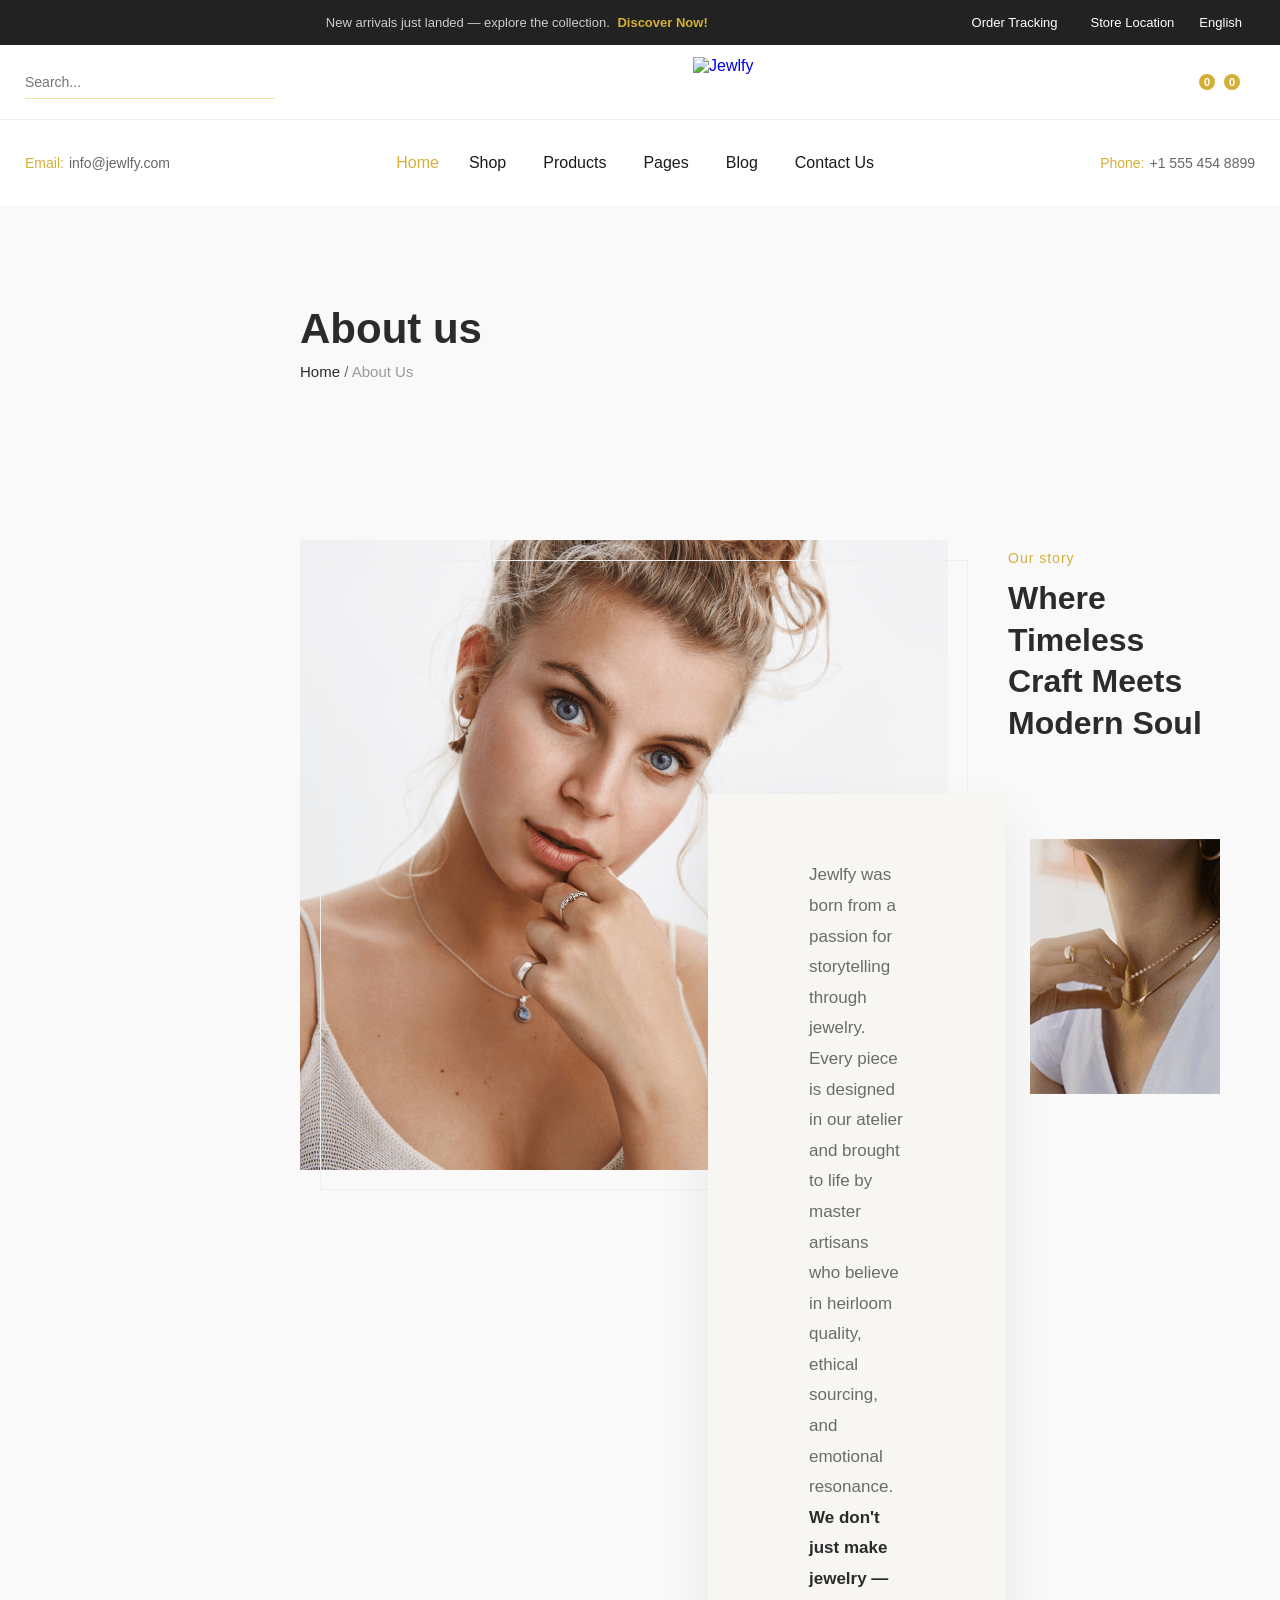
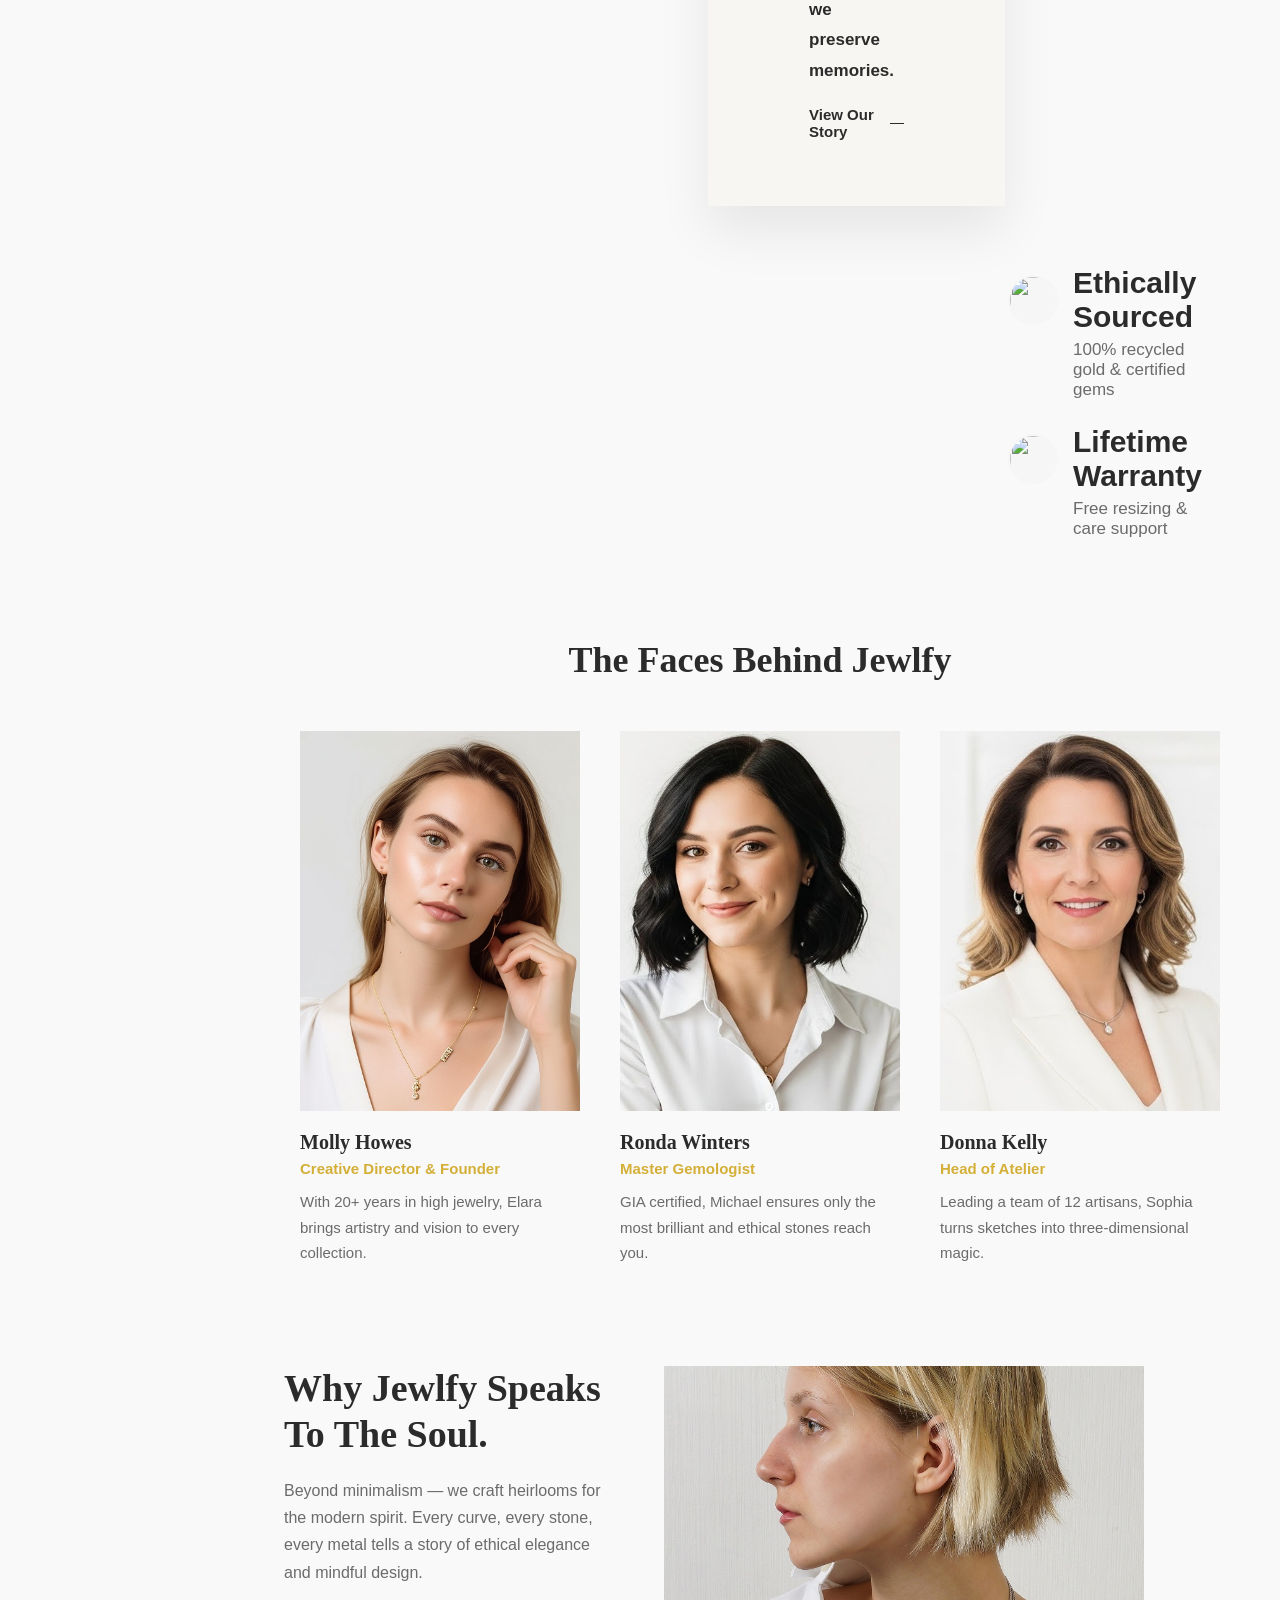
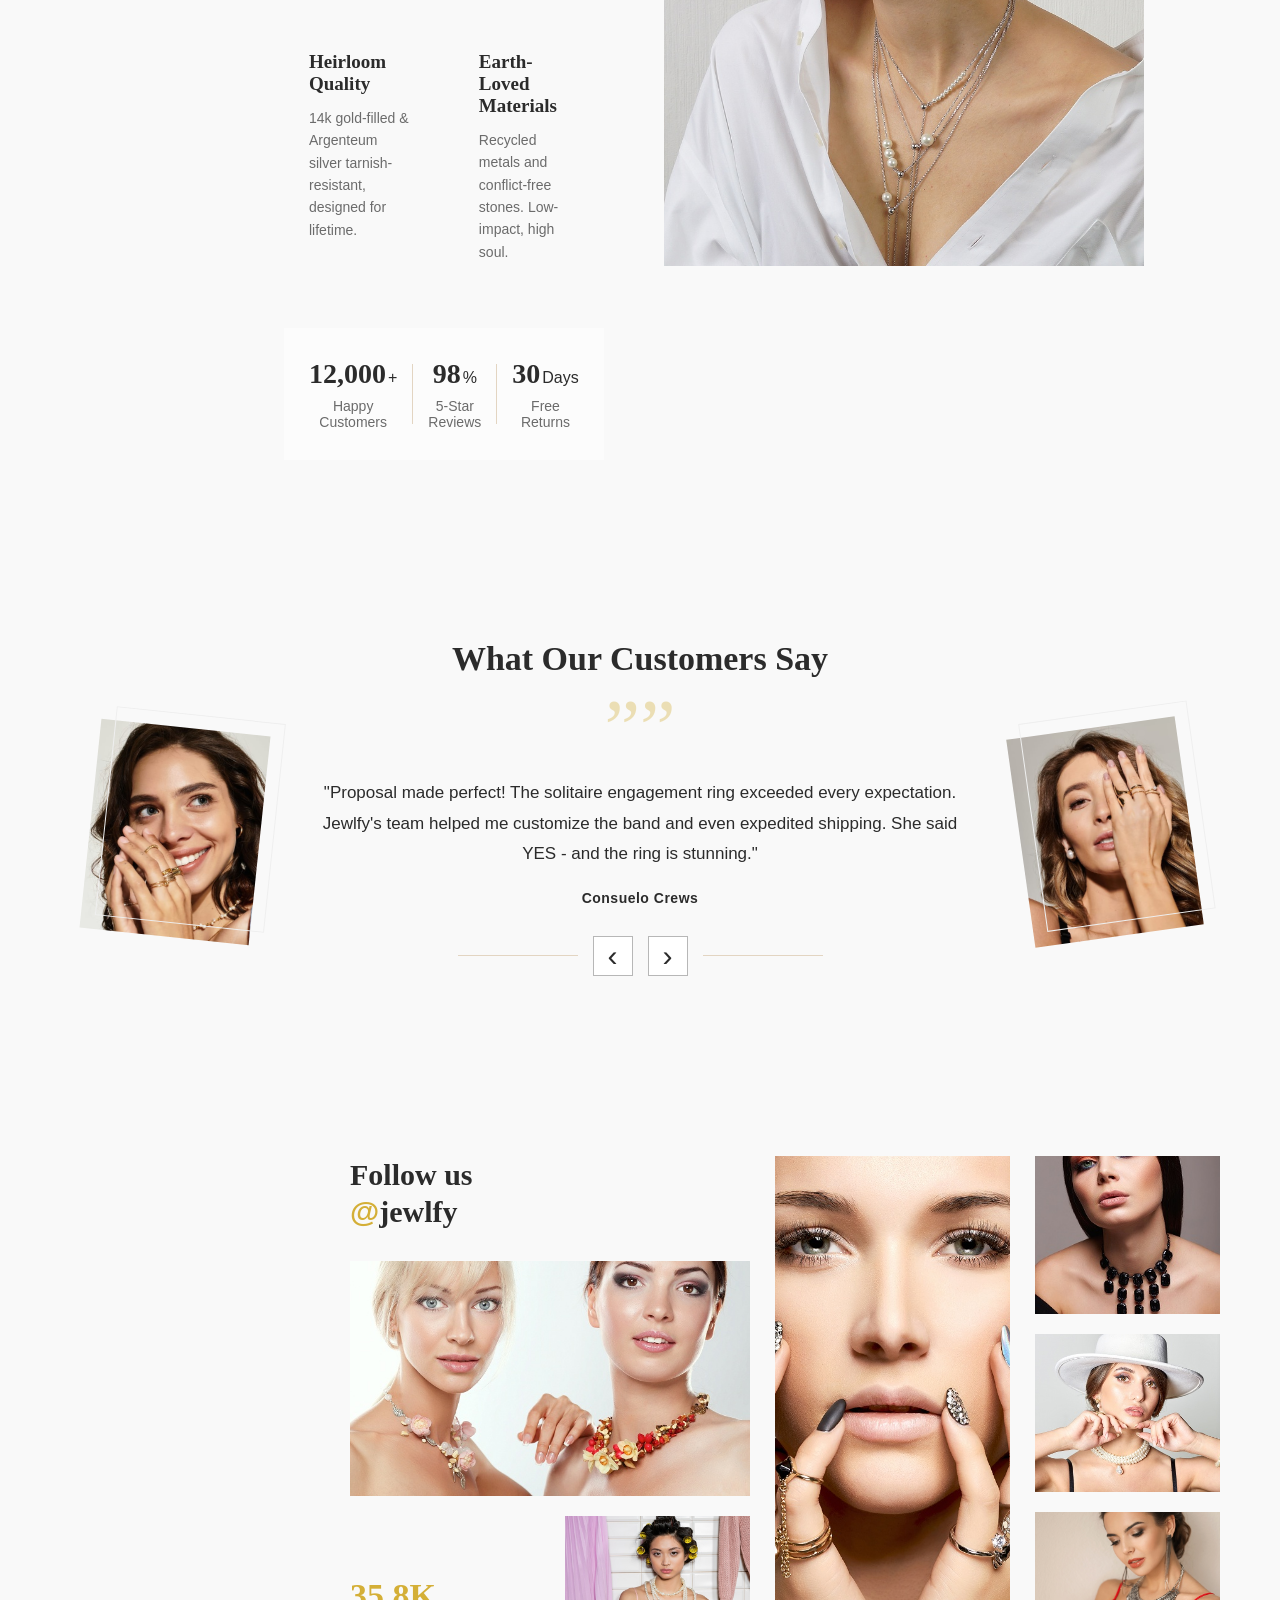
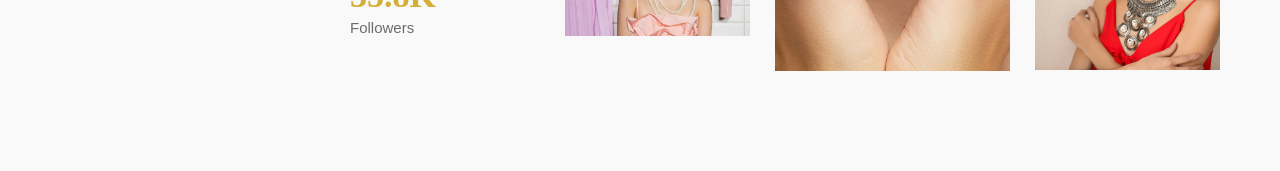
==== commit eef7d027: "final commit add" ====
--- a/about.html
+++ b/about.html
@@ -4,9 +4,133 @@
     <meta charset="UTF-8" />
     <meta name="viewport" content="width=device-width, initial-scale=1.0" />
     <title>about</title>
-    <link rel="stylesheet" href="assets/style.css" />
+    <link rel="stylesheet" href="./assets/style.css" />
   </head>
   <body>
+        <div class="home-top-bar">
+      <div class="home-top-bar-left">
+        <a href="#"><i class="fa-brands fa-facebook-f"></i></a>
+        <a href="#"><i class="fa-brands fa-linkedin-in"></i></a>
+        <a href="#"><i class="fa-brands fa-instagram"></i></a>
+      </div>
+
+      <div class="top-bar-center">
+        New arrivals just landed — explore the collection.
+        <a
+          href="https://preview.themeforest.net/item/jewlfy-a-modern-jewelry-accessories-ecommerce-html-template/full_screen_preview/64547410"
+          class="home-discover-link"
+          >Discover Now!</a
+        >
+      </div>
+
+      <div class="home-top-bar-right-group">
+        <div class="home-top-bar-right">
+          <a href="#"><i class="fa-solid fa-truck-fast"></i>Order Tracking</a>
+          <a href="#"><i class="fa-solid fa-location-dot"></i>Store Location</a>
+        </div>
+
+        <div class="home-right-lang">
+          <button type="button" class="home-language">
+            <span class="home-lang-down">English</span
+            ><i class="fa-solid fa-chevron-down"></i>
+          </button>
+          <ul class="home-lang">
+            <li><button type="button">English</button></li>
+            <li><button type="button">Français</button></li>
+            <li><button type="button">Deutsch</button></li>
+            <li><button type="button">Arabic</button></li>
+          </ul>
+        </div>
+      </div>
+    </div>
+
+    <header class="home-jewlfy-header">
+      <div class="home-header-search">
+        <input type="text" placeholder="Search..." />
+        <button type="submit">
+          <i class="fa-solid fa-magnifying-glass"></i>
+        </button>
+      </div>
+
+      <div class="header-logo">
+        <a
+          href="https://preview.themeforest.net/item/jewlfy-a-modern-jewelry-accessories-ecommerce-html-template/full_screen_preview/64547410"
+        >
+          <img
+            src="https://html.laralink.com/jewlfy/assets/img/logo.svg"
+            alt="Jewlfy"
+          />
+        </a>
+      </div>
+
+      <div class="header-actions">
+        <a
+          href="https://preview.themeforest.net/item/jewlfy-a-modern-jewelry-accessories-ecommerce-html-template/full_screen_preview/64547410"
+          class="action-item"
+        >
+          <i class="fa-solid fa-cart-shopping"></i>
+          <span class="badge">0</span>
+        </a>
+        <a
+          href="https://preview.themeforest.net/item/jewlfy-a-modern-jewelry-accessories-ecommerce-html-template/full_screen_preview/64547410"
+          class="action-item"
+        >
+          <i class="fa-regular fa-heart"></i>
+          <span class="badge">0</span>
+        </a>
+        <a
+          href="https://preview.themeforest.net/item/jewlfy-a-modern-jewelry-accessories-ecommerce-html-template/full_screen_preview/64547410"
+          class="action-item"
+        >
+          <i class="fa-regular fa-user"></i>
+        </a>
+      </div>
+    </header>
+    <nav class="home-jewlfy-navbar">
+      <div class="home-nav-contact-left">
+        <span class="home_label">Email:</span>
+        <a href="#" class="value">info@jewlfy.com</a>
+      </div>
+
+      <ul class="home-nav-menu">
+        <li class="home-menu-item active"><a href="./about.html">Home</a></li>
+        <li class="home-menu-item has-dropdown">
+          <a
+            href="./login.html"
+            >Shop</a
+          ><i class="fa-solid fa-chevron-down"></i>
+        </li>
+        <li class="home-menu-item has-dropdown">
+          <a
+            href="./product.html"
+            >Products</a
+          ><i class="fa-solid fa-chevron-down"></i>
+        </li>
+        <li class="home-menu-item has-dropdown">
+          <a
+            href="./register.html"
+            >Pages</a
+          ><i class="fa-solid fa-chevron-down"></i>
+        </li>
+        <li class="home-menu-item has-dropdown">
+          <a
+            href="./blog.html"
+            >Blog</a
+          ><i class="fa-solid fa-chevron-down"></i>
+        </li>
+        <li class="home-menu-item">
+          <a
+            href="./contact.html"
+            >Contact Us</a
+          >
+        </li>
+      </ul>
+
+      <div class="home-nav-contact-right">
+        <span class="home_label">Phone:</span>
+        <a href="tel:+15554548899" class="value">+1 555 454 8899</a>
+      </div>
+    </nav>
     <div class="abouttt">
     <div class="headerpg">
       <h1>About us</h1>
--- a/assets/style.css
+++ b/assets/style.css
@@ -1,3 +1,4 @@
+
 
 /* Shahin start */
 * {
@@ -2399,7 +2400,9 @@
 }
 
 .bloggheader h1{
-    font-size: 42px;
+
+    font-family: Playfair Display;
+    font-size: 48px;
     font-weight: 600;
     color: #2b2b2b;
     margin: 0 0 10px 0;
@@ -2601,3 +2604,1375 @@
 
 /* Mahammad end */
 
+
+
+* {
+    box-sizing: border-box;
+    margin: 0%;
+    padding: 0%;
+}
+:root {
+    --color-1: rgb(107, 107, 107);
+    --color-2: rgb(44, 44, 44);
+    --font-family-head: Playfair Display;
+}
+
+
+/* !================= A L I    START  =================== */
+.product-main {
+    font-family: Inter;
+
+    /* ----------  PRODUCT DETAILS    ---------- */
+
+.product-details {
+    background-image: url("./PRODUCT/product-details/page_header_bg.jpg");
+    background-position-x: 50%;
+    background-position-y: 50%;
+    background-repeat: no-repeat;
+    background-size: cover;
+    width: 100%;
+    padding: 235px 0px 107px ;
+
+    .product-details__info {
+        color: rgb(107, 107, 107);
+        display: flex;
+        flex-direction: column;
+        padding: 0 12px;
+        margin: 0 113px;
+        gap: 20px;
+
+        h1{
+        font-size: 48px;
+        font-family: Playfair Display;
+        line-height: 60px;
+        color: rgb(44, 44, 44);
+        }
+    }
+
+    
+    nav{
+        font-size: 18px;
+        line-height: 26px;
+        ul {
+            display: flex;
+            gap: 8px;
+            list-style: none;
+            a {
+            text-decoration: none;
+            color: black;
+            }
+            .product-main--link a{
+                color: #2C2C2C
+            }
+            .product-main--link:hover {
+                text-decoration: underline;
+                text-underline-offset: 1px;
+                text-decoration-thickness: 1.4px;
+                text-decoration-color: black;
+            }
+        }
+    }
+}
+
+/* ---------- BESTSELLER ------ */
+
+.bestseller {
+    padding: 64px 12px 0;
+    margin: 0 113px;
+
+    .bestseller--diamond {
+        display: flex;
+        gap: 24px;
+
+        .bestseller--diamond-image {
+            width: 451px;
+            margin: 0 0 24px 0;
+            background-color: #FAFAFA;
+            cursor: zoom-in;
+            position: relative;
+            img {
+                width: 100%;
+            }
+            .zoom {
+                background-color: white;
+                width: 50px;
+                height: 50px;
+                border: 1px solid rgb(131, 121, 121);
+                border-radius: 50%;
+                position: absolute;
+                top: 20px;
+                right: 20px;
+                display: flex;
+                justify-content: center;
+                align-items: center;
+                
+            }
+        }
+
+        .bestseller--diamond-info {
+            width: 665px;
+            padding: 0 0 0 112px;
+        
+        .bestseller--diamond-info-meta {
+            margin: 0 0 6px 0;
+            #span-1 {
+                color: rgb(212, 175, 55);
+                font-size: 14px;
+                margin: 0 12px 0 0 ;
+            }
+            #span-2 {
+                color: rgb(40, 167, 69);
+                font-size: 14px;
+            }
+        }
+        h2 {
+            color: rgb(44, 44, 44);
+            margin: 0 0 12px 0 ;
+            font-family: Playfair Display ;
+            font-size: 36px;
+            font-weight: 600;
+        }
+        .bestseller--diamond-info-rating {
+            margin: 0 0 12px 0;
+            font-size: 12px;
+            display: flex;
+            gap: 20px;
+
+            .rating-container {
+                display: flex;
+                gap: 20px;
+                span {
+                    color: rgb(107, 107, 107);
+                    }
+                }
+
+            #rating-end-span {
+            color: rgb(107, 107, 107);
+            border-left: 1px solid rgb(189, 180, 180);
+            padding: 0 0 0 20px;
+            }
+        }
+        .bestseller--diamond-info-price {
+            display: flex;
+            align-items: baseline;
+            gap: 5px;
+            margin: 0 0 12px 0;
+
+            h3 {
+                font-family: Playfair Display;
+                font-size: 28px;
+                color: rgb(44, 44, 44);
+            }
+            #span-1 {
+                color: rgb(107, 107, 107);
+            }
+            #span-2 {
+                color: rgb(212, 175, 55);
+                font-size: 14px;
+                margin: 0 0 0 4px;
+            }
+        }
+        p {
+            color: rgb(107, 107, 107);
+            margin: 0 0 24px 0;
+            line-height: 24px;
+        }
+        h4 {
+            font-family: Playfair Display;
+            font-size: 22px;
+            font-weight: 500;
+            margin: 0 0 12px 0;
+        }
+        .bestseller--diamond-info-buttons {
+            display: flex;
+            flex-wrap: wrap;
+            gap: 10px;
+            margin: 0 0 48px 0;
+            button {
+                background-color: rgb(254, 250, 245);
+                color: rgb(107, 107, 107);
+                padding: 9px 20px;
+                border: 1px solid rgb(212, 175, 55);
+                border-radius: 100px;
+                font-size: 16px;
+                transition: 0.3s;
+            }
+            button:hover {
+                background-color: rgb(240, 227, 216);
+                color: rgb(44, 44, 44);
+            }
+        }
+        .bestseller--diamond-info-quantity {
+            display: flex;
+            align-items: baseline;
+            gap: 12px;
+            margin: 0 0 24px 0;
+
+            h4 {
+                color: rgb(44, 44, 44);
+                font-family: Playfair Display;
+                font-size: 22px;
+            }
+            div {
+                color: rgb(44, 44, 44);
+                display: flex;
+                gap: 25px;
+                padding: 9px 12px;
+                border: 1px solid rgb(240, 227, 216);
+            }
+            .button-1 {
+                background-color: rgb(44, 44, 44);
+                color: rgb(255, 255, 255);
+                padding: 10px 24px;
+                border: 1px solid rgb(44, 44, 44);
+                font-size: 16px;
+                font-weight: 400;
+                transition: 0.3s;
+            }
+            .button-1:hover {
+                    background-color: rgb(212, 175, 55);
+                    border: 1px solid rgb(212, 175, 55);
+                }
+            .button-2 {
+                background-color: transparent;
+                color: rgb(44, 44, 44);
+                padding: 10px 24px;
+                border: 1px solid rgb(44, 44, 44);
+                font-size: 16px;
+                font-weight: 400;
+                transition: 0.3s;
+            }
+            .button-2:hover {
+                background-color: rgb(44, 44, 44);
+                color: rgb(255, 255, 255);
+            }
+        }
+        .bestseller--diamond-info-list {
+            color: rgb(107, 107, 107);
+            display: flex;
+            flex-direction: column;
+            gap: 8px;
+            list-style: none;
+            li{
+                display: flex;
+                gap: 10px;
+                align-items: center;
+            }
+        }
+        }
+
+    
+    }
+
+    .bestseller--info {
+        padding: 64px 0 0 0 ;
+        input {
+            display: none;
+        }
+        .bestseller--info-headers {
+            display: flex;
+            justify-content: center;
+            border-bottom: 1px solid rgb(231, 231, 231);
+            margin: 0 0 33px 0;
+            gap: 48px;
+
+            label {
+                color: rgb(44, 44, 44);
+                cursor: pointer;
+                padding: 0 0 12px 0;
+                font-size: 18px;
+                transition: 0.3s;
+            }
+            label:hover {
+                color: rgb(212, 175, 55);
+            }
+        }
+
+            .content-1 {
+                color: rgb(107, 107, 107);
+                display: none;
+                .list {
+                    display: grid;
+                    grid-template-columns: repeat(2, minmax(0, 1fr));
+                    row-gap: 12px;
+                    column-gap: 48px;
+                    margin: 0 0 24px 0 ;
+                    list-style: none;
+
+                    span {
+                        color: rgb(44, 44, 44);
+                    }
+                }
+            }
+            .content-2 {
+                display: none;
+                .list {
+                    list-style: none;
+                    display: flex;
+                    flex-direction: column;
+                    gap: 7px;
+                }
+                li {
+                    color: rgb(107, 107, 107);
+                    display: flex;
+                    gap: 10px;
+                }
+            }
+            .content-3 {
+                color: rgb(107, 107, 107);
+                display: none;
+                .list {
+                    list-style: none;
+                    display: flex;
+                    flex-direction: column;
+                    gap: 7px;
+                    li {
+                        display: flex;
+                        gap: 7px;
+                        span {
+                            color: rgb(44, 44, 44);
+                        }
+                    }
+                }
+                p {
+                    margin: 12px 0 0 0;
+                }
+                
+            }
+            .content-4 {
+                display: none;
+
+                .summary {
+                    margin: 0 0 64px 0;
+                    padding: 48px 48px 40px;
+                    background-color: rgb(250, 250, 250);
+                    color: rgb(107, 107, 107);
+                    display: flex;
+                    gap: 88px;
+
+                    .review {
+                        display: flex;
+                        flex-direction: column;
+                        align-items: center;
+
+                        h2 {
+                        color: rgb(44, 44, 44);
+                        font-family: Playfair Display;
+                        font-size: 48px;
+                        margin: 0 0 24px 0;
+                        }
+                        p {
+                            margin: 6px 0 0 0;
+                        }
+                    }
+                    .progress {
+                        color: rgb(107, 107, 107);
+                        display: flex;
+                        flex-basis: 0%;
+                        flex-grow: 1;
+                        flex-shrink: 1;
+                        flex-direction: column;
+                        gap: 6px;
+                        list-style: none;
+
+                        li {
+                            display: flex;
+                            justify-content: space-between;
+                            align-items: center;
+                            gap: 24px;
+
+                            .card-1 {
+                                flex: 1;
+                                display: flex;
+                                height: 50%;
+                                .line-1 {
+                                    width: 82%;
+                                    background-color: rgb(212, 175, 55);
+                                }
+                                .line-2 {
+                                    width: 18%;
+                                    background-color: rgb(255, 255, 255);
+                                }
+                            }
+                            .card-2 {
+                                flex: 1;
+                                display: flex;
+                                height: 50%;
+                                .line-1 {
+                                    width: 12%;
+                                    background-color: rgb(212, 175, 55);
+                                }
+                                .line-2 {
+                                    width: 88%;
+                                    background-color: rgb(255, 255, 255);
+                                }
+                            }
+                            .card-3 {
+                                flex: 1;
+                                display: flex;
+                                height: 50%;
+                                .line-1 {
+                                    width: 4%;
+                                    background-color: rgb(212, 175, 55);
+                                }
+                                .line-2 {
+                                    width: 96%;
+                                    background-color: rgb(255, 255, 255);
+                                }
+                            }
+                            .card-4 {
+                                flex: 1;
+                                display: flex;
+                                height: 50%;
+                                .line-1 {
+                                    width: 1%;
+                                    background-color: rgb(212, 175, 55);
+                                }
+                                .line-2 {
+                                    width: 99%;
+                                    background-color: rgb(255, 255, 255);
+                                }
+                            }
+                            .card-5 {
+                                flex: 1;
+                                display: flex;
+                                height: 50%;
+                                .line-1 {
+                                    width: 1%;
+                                    background-color: rgb(212, 175, 55);
+                                }
+                                .line-2 {
+                                    width: 99%;
+                                    background-color: rgb(255, 255, 255);
+                                }
+                            }
+                            
+                        }
+                    }
+                    
+                }
+                .author {
+                    margin: 0 0 64px 0;
+                    color: rgb(107, 107, 107);
+                    .user-1 {
+                        padding: 0 0 44px;
+                    }
+                    .user-2 {
+                        padding: 32px 0 44px 0;
+                    }
+                    .user-3 {
+                        padding: 32px 0 0 0;
+                    }
+                    .user {
+                        border-bottom: 1px solid rgb(254, 242, 232);
+                        display: flex;
+                        justify-content: space-between;
+                        gap: 12px;
+                        .author--image {
+                            flex-shrink: 0;
+                            width: 75px;
+                            height: 75px;
+                            border-radius: 50%;
+                            object-fit: cover;
+                            overflow: hidden;
+                            img {width: 100%; height: 100%;}
+                        }
+                        .author--info {
+                            h4 {
+                                font-family: Playfair Display;
+                                font-size: 18px;
+                                font-weight: 700;
+                                color: rgb(44, 44, 44);
+                                margin: 0 0 8px 0;
+                            }
+                            .paragraf-1 {
+                                margin: 0 0 8px 0;
+                            }
+                        }
+                    }
+                }
+                .experience {
+                    display: flex;
+                    flex-direction: column;
+
+                    h3 {
+                        color: rgb(44, 44, 44);
+                        font-family: Playfair Display;
+                        font-size: 36px;
+                        margin: 0 0 24px 0;
+                    }
+                    .stars-container {
+                        margin: 0 0 24px 0;
+                    }
+                    label {
+                        color: rgb(44, 44, 44);
+                        margin: 0 0 6px 0;
+                    }
+                    input {
+                        display: block;
+                        padding: 14px 12px;
+                        margin: 0 0 24px 0;
+                        background-color: rgb(250, 250, 250);
+                        border: 1px solid rgb(250, 250, 250);
+                    }
+                    input:focus {
+                        outline: none;
+                        border: 1px solid rgb(212, 175, 55);
+                    }
+                    textarea {
+                        padding: 14px 12px;
+                        margin: 0 0 24px 0;
+                        height: 126px;
+                        background-color: rgb(250, 250, 250);
+                        resize: none;
+                        border: 1px solid rgb(250, 250, 250);
+                    }
+                    textarea:focus {
+                        outline: none;
+                        border: 1px solid rgb(212, 175, 55);
+                    }
+                    ::placeholder  {
+                        font-family: Inter;
+                        font-size: 16px;
+                        color: rgb(107, 107, 107);
+                    }
+                    button {
+                        background-color: rgb(44, 44, 44);
+                        color: rgb(255, 255, 255);
+                        width: 160px;
+                        padding: 10px 24px;
+                        margin: -12px 0 0 0;
+                        border: none;
+                        font-size: 16px;
+                        transition: 0.4s;
+                    }
+                    button:hover {
+                        background-color: rgb(212, 175, 55);
+                    }
+                }
+            }
+            
+            #tab-1:checked ~ .content-1 {
+                display: block;
+            }
+            #tab-2:checked ~ .content-2 {
+                display: block;
+            }#tab-3:checked ~ .content-3 {
+                display: block;
+            }#tab-4:checked ~ .content-4 {
+                display: block;
+            }
+
+            #tab-1:checked ~ .bestseller--info-headers label[for="tab-1"],
+            #tab-2:checked ~ .bestseller--info-headers label[for="tab-2"],
+            #tab-3:checked ~ .bestseller--info-headers label[for="tab-3"],
+            #tab-4:checked ~ .bestseller--info-headers label[for="tab-4"] {
+                color: rgb(212, 175, 55);
+            }
+    }
+    
+}
+
+/* --------------- ALSO LOVE ------------- */
+
+.alsolove {
+    padding: 0 12px;
+    margin: 64px 113px;
+
+    h2 {
+        margin: 0 0 32px 0;
+        color: rgb(44, 44, 44);
+        font-family: Playfair Display;
+        font-size: 36px;
+        font-weight: 600;
+    }
+    .alsolove__container {
+        display: flex;
+        justify-content: space-between;
+        gap: 24px;
+        .card2 {
+            .card-image {
+                .cost {
+                    background-color: rgb(220, 53, 69);
+                    color: rgb(255, 255, 255);
+                    padding: 1px 6px;
+                    font-size: 12px;
+                    position: absolute;
+                    top: 12px;
+                    right: 12px;
+                }
+            }
+        }
+        .card {
+            .card-image {
+                background-color: rgb(250, 250, 250);
+                position: relative;
+                overflow: hidden;
+                img {
+                    width: 100%;
+                    transition: 0.8s;
+                    object-fit: cover;
+                }
+                img:hover {
+                    transform: scale(1.05);
+                }
+                .new {
+                    padding: 1px 6px;
+                    background-color: rgb(212, 175, 55);
+                    color: rgb(255, 255, 255);
+                    font-size: 12px;
+                    position: absolute;
+                    top: 12px;
+                    left: 12px;
+                }
+                .action {
+                    display: flex;
+                    justify-content: center;
+                    gap: 8px;
+                    transform: translate(0 , 50px);
+                    transition: 1.2s;
+
+                    div {
+                        padding: 10px;
+                        border: none;
+                        border-radius: 50%;
+                        background-color: rgb(44, 44, 44);
+                    }
+                }
+            }
+            .card-image:hover .action {
+                transform: translate(0 , -50px);
+                animation-timing-function: ease-in;
+            }
+            .card-info {
+                margin: 24px 0 0 0;
+                display: flex;
+                flex-direction: column;
+                align-items: center;
+                gap: 6px;
+
+                a {
+                    color: rgb(44, 44, 44);
+                    text-decoration: none;
+                    font-family: Playfair Display;
+                    font-size: 22px;
+                    font-weight: 500;
+                    transition: 0.4s;
+                }
+                a:hover {
+                    color: rgb(212, 175, 55);
+                }
+                p {
+                    color: rgb(44, 44, 44);
+
+                }
+            }
+        }
+    }
+}
+}
+/* !================= A L I    END  =================== */
+
+
+
+
+
+
+
+/*? ================= F E Y R U Z     START ================ */
+
+/* ------ CONTACT US -------- */
+.contact-main {
+    font-family: Inter;
+
+    .contact-us {
+    background-image: url("./PRODUCT/product-details/page_header_bg.jpg");
+    background-position-x: 50%;
+    background-position-y: 50%;
+    background-repeat: no-repeat;
+    background-size: cover;
+    width: 100%;
+    padding: 235px 0px 107px ;
+
+    .contact-us__info {
+        color: rgb(107, 107, 107);
+        display: flex;
+        flex-direction: column;
+        padding: 0 12px;
+        margin: 0 113px;
+        gap: 20px;
+
+        h1{
+        font-size: 48px;
+        font-family: Playfair Display;
+        font-weight: 700;
+        line-height: 60px;
+        color: rgb(44, 44, 44);
+        }
+    }
+
+    
+    nav{
+        font-size: 18px;
+        line-height: 26px;
+        ul {
+            display: flex;
+            gap: 8px;
+            list-style: none;
+            margin: 0;
+            padding: 0;
+            a {
+            text-decoration: none;
+            color: rgb(44, 44, 44);
+            }
+            .product-main--link a{
+                color: #2C2C2C
+            }
+            .product-main--link:hover {
+                text-decoration: underline;
+                text-underline-offset: 1px;
+                text-decoration-thickness: 1.4px;
+                text-decoration-color: black;
+            }
+        }
+    }
+    }
+    .contact-main__container {
+        padding: 64px 12px;
+        margin: 0 113px;
+        display: flex;
+        gap: 24px;
+
+        .message {
+            flex: 1;
+            height: 100%;
+
+            h2 {
+            font-family: Playfair Display;
+            font-size: 36px;
+            font-weight: 600;
+            color: rgb(44, 44, 44);
+            margin: 0 0 24px 0;
+        }
+        .message--form {
+            height: 100%;
+            display: grid;
+            grid-template-columns: repeat(2 , 1fr);
+            grid-template-rows: auto auto 1fr auto;
+            gap: 12px;
+            
+            div {
+                display: flex;
+                flex-direction: column;
+                label {
+                    margin: 0 0 6px 0;
+                }
+                input {
+                    border: 1px solid rgb(250, 250, 250);
+                    background-color: rgb(250, 250, 250);
+                    padding: 14px 12px;
+                }
+                textarea {
+                    border: 1px solid rgb(250, 250, 250);
+                    background-color: rgb(250, 250, 250);
+                    resize: none;
+                    flex: 1;
+                    width: 100%;
+                    padding: 14px 12px;
+                }
+                input:focus {
+                    outline: none;
+                    border: 1px solid rgb(212, 175, 55);
+                }
+                textarea:focus {
+                    outline: none;
+                    border: 1px solid rgb(212, 175, 55);
+                }
+                
+                .form-select {
+                    border: 1px solid rgb(250, 250, 250) !important;
+                    background-color: rgb(250, 250, 250) !important;
+                    padding: 14px 12px !important;
+                    border-radius: 0 !important;
+                }
+                .form-select:focus {
+                    box-shadow: none !important;
+                    border: 1px solid rgb(212, 175, 55) !important;
+                }
+                .form-select option {
+                    background-color: white !important;
+                }
+                .form-select option:hover {
+                    background-color: rgb(254, 250, 245) !important;
+                }
+                ::placeholder {
+                    font-size: 16px;
+                    color: #ABABAB;
+                }
+            }
+            button {
+                width: max-content;
+                    background-color: rgb(44, 44, 44);
+                    color: rgb(255, 255, 255);
+                    font-size: 16px;
+                    padding: 10px 24px;
+                    border: none;
+                    transition: all 0.3s ease-in-out;
+                }
+            button:hover {
+                background-color: #D4AF37;
+            }
+            .form-textarea {
+                grid-column: 2 span;
+                display: flex;
+                flex-direction: column;
+            }
+        }
+        }
+        
+        .contact {
+            height: 100%;
+            width: min(100% , 312px);
+            margin: 0 0 0 44px;
+            display: flex;
+            flex-direction: column;
+            gap: 32px;
+
+            .info-item {
+                h2 {
+                    color: rgb(44, 44, 44);
+                    font-family: Playfair Display;
+                    font-size: 22px;
+                    font-weight: 500;
+                    margin: 0 0 12px 0;
+                }
+                p {
+                    color: rgb(107, 107, 107);
+                    margin: 0;
+                    line-height: 24px;
+                    a {
+                        text-decoration: none;
+                        color: rgb(107, 107, 107);
+                        transition: 0.3s;
+                    }
+                    a:hover {
+                            color:rgb(212, 175, 55);
+                    }
+                }
+                h3 {
+                    color: rgb(44, 44, 44);
+                    font-family: Playfair Display;
+                    font-size: 22px;
+                    font-weight: 500;
+                    margin: 0 0 24px 0;
+                }
+                ul {
+                    list-style: none;
+                    display: flex;
+                    gap: 6px;
+                    margin: 0;
+                    padding: 0;
+                    li {
+                        width: 35px;
+                        height: 35px;
+                        background-color: rgb(254, 242, 232);
+                        border: none;
+                        border-radius: 50%;
+                        display: flex;
+                        align-items: center;
+                        justify-content: center;
+                        transition: all 0.3s ease-in-out;
+                        overflow: hidden;
+
+                        a {
+                            display: flex;
+                            align-items: center;
+                            text-decoration: none;
+                            .icon-2 {
+                                transform: translate(-50px , 0);
+                            }
+                            .icon-1 {
+                                transform: translate(10px , 0);
+                            }
+                        }
+                    }
+                    li:hover {
+                        background-color: rgb(212, 175, 55);
+                        
+                        .icon-1 {
+                            transform: translate(60px , 0);
+                                transition: 0.5s;
+
+                        }
+                        .icon-2 {
+                            transform: translate(-10px , 0);
+                                transition: 0.5s;
+
+                        }
+
+                    }
+                }
+            }
+        }
+    }
+    .cs_contact_map {
+        width: 100%;
+        height: 100vh;
+
+        iframe {
+            width: 100%;
+            height: 100%;
+        }
+    }
+}
+
+/* ------- LOGIN ------- */
+
+.login-main {
+    font-family: Inter;
+
+    .login-details {
+    background-image: url("./PRODUCT/product-details/page_header_bg.jpg");
+    background-position-x: 50%;
+    background-position-y: 50%;
+    background-repeat: no-repeat;
+    background-size: cover;
+    width: 100%;
+    padding: 235px 0px 107px ;
+
+    .login-details__info {
+        color: rgb(107, 107, 107);
+        display: flex;
+        flex-direction: column;
+        padding: 0 12px;
+        margin: 0 113px;
+        gap: 20px;
+
+        h1{
+        font-size: 48px;
+        font-family: Playfair Display;
+        line-height: 60px;
+        color: rgb(44, 44, 44);
+        font-weight: 700;
+        }
+    }
+
+    
+    nav{
+        font-size: 18px;
+        line-height: 26px;
+        ul {
+            display: flex;
+            gap: 8px;
+            list-style: none;
+            padding: 0;
+            margin: 0;
+            a {
+            text-decoration: none;
+            color: black;
+            }
+            .login-main--link a{
+                color: #2C2C2C
+            }
+            .login-main--link:hover {
+                text-decoration: underline;
+                text-underline-offset: 1px;
+                text-decoration-thickness: 1.4px;
+                text-decoration-color: black;
+            }
+        }
+    }
+    }
+
+    .login-container {
+        padding: 64px 12px;
+        margin: 0 113px;
+        display: flex;
+        justify-content: center;
+        gap: 24px;
+
+        .login-container--image {
+            width: 50%;
+            img{
+                width: 100%;
+                object-fit: cover;
+            }
+        }
+
+        .login-container--info {
+            width: 50%;
+            margin: 0 0 0 10px;
+            .header {
+                margin: 0 0 24px 0;
+
+                h2 {
+                    color: rgb(44, 44, 44);
+                    font-family: Playfair Display ;
+                    font-size: 36px;
+                    font-weight: 600; 
+                    margin: 0 0 6px 0;
+                }
+                p {
+                    color: var(--color-1);
+                    font-size: 14px;
+                }
+                
+            }
+            form {
+                .form-1 {
+                    margin: 0 0 12px 0;
+                    display: flex;
+                    flex-direction: column;
+                    align-items: start;
+                }
+                .form-2 {
+                    margin: 0 0 12px 0;
+                    display: flex;
+                    flex-direction: column;
+                    align-items: start;
+                }
+                .form-3 {
+                    margin: 0 0 24px 0;
+                    display: flex;
+                    justify-content: space-between;
+                    .click {
+                        display: flex;
+                        gap: 8px;
+                        label {
+                            margin: 0;
+                            white-space: nowrap;
+                            color: var(--color-1);
+                        }
+                    }
+                    a {
+                        color: rgb(107, 107, 107);
+                        transition: 0.3s;
+                    }
+                    a:hover {
+                        color: rgb(212, 175, 55);
+                    }
+                }
+                input {
+                    border: 1px solid rgb(250, 250, 250);
+                    background-color: rgb(250, 250, 250);
+                    padding: 14px 12px;
+                    width: 100%;
+                }
+                label {
+                    margin: 0 0 6px 0;
+                }
+                input:focus {
+                    outline: none;
+                    border: 1px solid rgb(212, 175, 55);
+                }
+                ::placeholder {
+                    font-size: 16px;
+                    color: #ABABAB;
+                }
+                button {
+                    width: max-content;
+                    background-color: rgb(44, 44, 44);
+                    color: rgb(255, 255, 255);
+                    font-size: 16px;
+                    padding: 10px 24px;
+                    border: none;
+                    transition: all 0.3s ease-in-out;
+                }
+                button:hover {
+                    background-color: #D4AF37;
+                }
+            }
+            .social {
+                margin: 32px 0 0 0;
+
+                p {
+                    text-align: center;
+                    color: var(--color-1);
+                    font-size: 14px;
+                    margin: 0;
+                }
+                .logo {
+                    display: flex;
+                    justify-content: center;
+                    gap: 10px;
+                    margin: 28px 0 0 0;
+                    a {
+                        outline: none;
+                        -webkit-tap-highlight-color: transparent;
+                        width: 48px;
+                        height: 48px;
+                        border: 1px solid rgb(231, 231, 231);
+                        border-radius: 50%;
+                        background-color: rgb(250, 250, 250);
+                        transition:  0.3s;
+                        position: relative;
+                    }
+                    a:hover {
+                        background-color: rgb(44, 44, 44);
+                        border: none;
+                    }
+                    a:hover i {
+                        color: white !important;
+                    }
+                    a:visited {
+                        color: rgb(44, 44, 44);
+                    }
+                    a i {
+                        position: absolute;
+                        top: 50%;
+                        left: 50%;
+                        transform: translate(-50% , -50%);
+                    }
+                }
+            }
+            .footer {
+                margin: 48px 0 0 0;
+                padding: 36px 0 0 0;
+                border-top: 1px solid rgb(231, 231, 231);
+                p {
+                    margin: 0;
+                    color: var(--color-1);
+                    a {
+                        color: rgb(212, 175, 55);
+                    }
+                    a:hover {
+                        text-decoration: none;
+                    }
+                }
+                .last {
+                        margin: 12px 0 0 0;
+                        font-size: 12px;
+                }
+            }
+        }
+    }
+}
+
+/* -------- REGISTER --------- */
+
+.register-main {
+    font-family: Inter;
+
+    .register-details {
+    background-image: url("./PRODUCT/product-details/page_header_bg.jpg");
+    background-position-x: 50%;
+    background-position-y: 50%;
+    background-repeat: no-repeat;
+    background-size: cover;
+    width: 100%;
+    padding: 235px 0px 107px ;
+
+    .login-details__info {
+        color: rgb(107, 107, 107);
+        display: flex;
+        flex-direction: column;
+        padding: 0 12px;
+        margin: 0 113px;
+        gap: 20px;
+
+        h1{
+        font-size: 48px;
+        font-family: Playfair Display;
+        line-height: 60px;
+        color: rgb(44, 44, 44);
+        font-weight: 700;
+        }
+    }
+
+    
+    nav{
+        font-size: 18px;
+        line-height: 26px;
+        ul {
+            display: flex;
+            gap: 8px;
+            list-style: none;
+            padding: 0;
+            margin: 0;
+            a {
+            text-decoration: none;
+            color: black;
+            }
+            .login-main--link a{
+                color: #2C2C2C
+            }
+            .login-main--link:hover {
+                text-decoration: underline;
+                text-underline-offset: 1px;
+                text-decoration-thickness: 1.4px;
+                text-decoration-color: black;
+            }
+        }
+    }
+    }
+
+    .register-container {
+        padding: 64px 12px;
+        margin: 0 113px;
+        display: flex;
+        justify-content: center;
+        gap: 24px;
+
+        .register-container--image {
+            width: 50%;
+            img{
+                width: 100%;
+                object-fit: cover;
+            }
+        }
+
+        .register-container--info {
+            width: 50%;
+            margin: 0 0 0 10px;
+            .header {
+                margin: 0 0 24px 0;
+
+                h2 {
+                    color: rgb(44, 44, 44);
+                    font-family: Playfair Display ;
+                    font-size: 36px;
+                    font-weight: 600; 
+                    margin: 0 0 6px 0;
+                }
+                p {
+                    color: var(--color-1);
+                    font-size: 14px;
+                }
+                
+            }
+            form {
+                .form-1 {
+                    margin: 0 0 12px 0;
+                    display: flex;
+                    flex-direction: column;
+                    align-items: start;
+                }
+                .form-2 {
+                    margin: 0 0 12px 0;
+                    display: flex;
+                    flex-direction: column;
+                    align-items: start;
+                }
+                .form-3 {
+                    margin: 0 0 24px 0;
+                    display: flex;
+                    justify-content: space-between;
+                    .click {
+                        display: flex;
+                        gap: 8px;
+                        label {
+                            margin: 0;
+                            white-space: nowrap;
+                            color: var(--color-1);
+                        }
+                    }
+                    a {
+                        color: rgb(107, 107, 107);
+                        transition: 0.3s;
+                    }
+                    a:hover {
+                        color: rgb(212, 175, 55);
+                    }
+                }
+                input {
+                    border: 1px solid rgb(250, 250, 250);
+                    background-color: rgb(250, 250, 250);
+                    padding: 14px 12px;
+                    width: 100%;
+                }
+                label {
+                    margin: 0 0 6px 0;
+                }
+                input:focus {
+                    outline: none;
+                    border: 1px solid rgb(212, 175, 55);
+                }
+                ::placeholder {
+                    font-size: 16px;
+                    color: #ABABAB;
+                }
+                button {
+                    width: max-content;
+                    background-color: rgb(44, 44, 44);
+                    color: rgb(255, 255, 255);
+                    font-size: 16px;
+                    padding: 10px 24px;
+                    border: none;
+                    transition: all 0.3s ease-in-out;
+                }
+                button:hover {
+                    background-color: #D4AF37;
+                }
+            }
+            .social {
+                margin: 32px 0 0 0;
+
+                p {
+                    text-align: center;
+                    color: var(--color-1);
+                    font-size: 14px;
+                    margin: 0;
+                }
+                .logo {
+                    display: flex;
+                    justify-content: center;
+                    gap: 10px;
+                    margin: 28px 0 0 0;
+                    a {
+                        outline: none;
+                        -webkit-tap-highlight-color: transparent;
+                        width: 48px;
+                        height: 48px;
+                        border: 1px solid rgb(231, 231, 231);
+                        border-radius: 50%;
+                        background-color: rgb(250, 250, 250);
+                        transition:  0.3s;
+                        position: relative;
+                    }
+                    a:hover {
+                        background-color: rgb(44, 44, 44);
+                        border: none;
+                    }
+                    a:hover i {
+                        color: white !important;
+                    }
+                    a:visited {
+                        color: rgb(44, 44, 44);
+                    }
+                    a i {
+                        position: absolute;
+                        top: 50%;
+                        left: 50%;
+                        transform: translate(-50% , -50%);
+                    }
+                }
+            }
+            .footer {
+                margin: 48px 0 0 0;
+                padding: 36px 0 0 0;
+                border-top: 1px solid rgb(231, 231, 231);
+                p {
+                    margin: 0;
+                    color: var(--color-1);
+                    a {
+                        color: rgb(212, 175, 55);
+                    }
+                    a:hover {
+                        text-decoration: none;
+                    }
+                }
+                .last {
+                        margin: 12px 0 0 0;
+                        font-size: 12px;
+                }
+            }
+        }
+    } 
+}
+/*? ================= F E Y R U Z     END ================ */
+
+.zindex{
+  position: fixed;
+  z-index: 1000;
+  width: 100%;
+}
